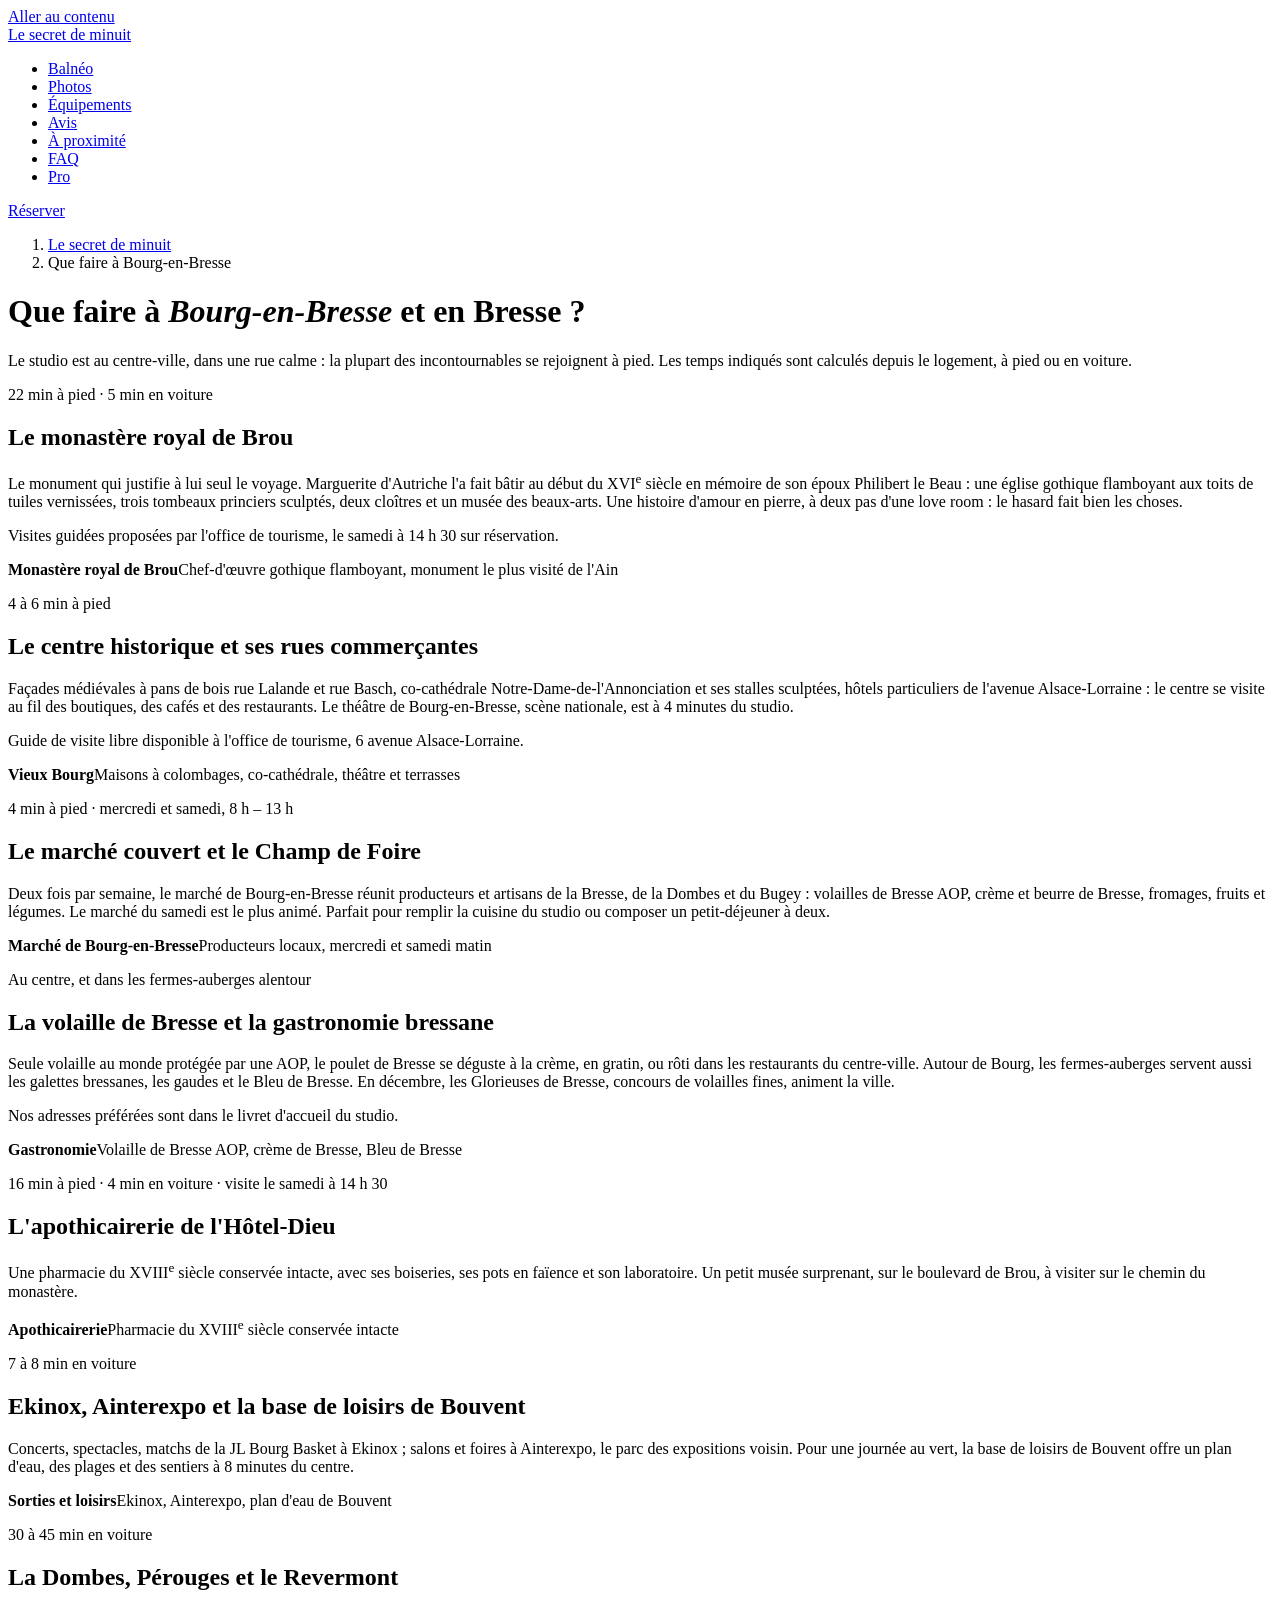
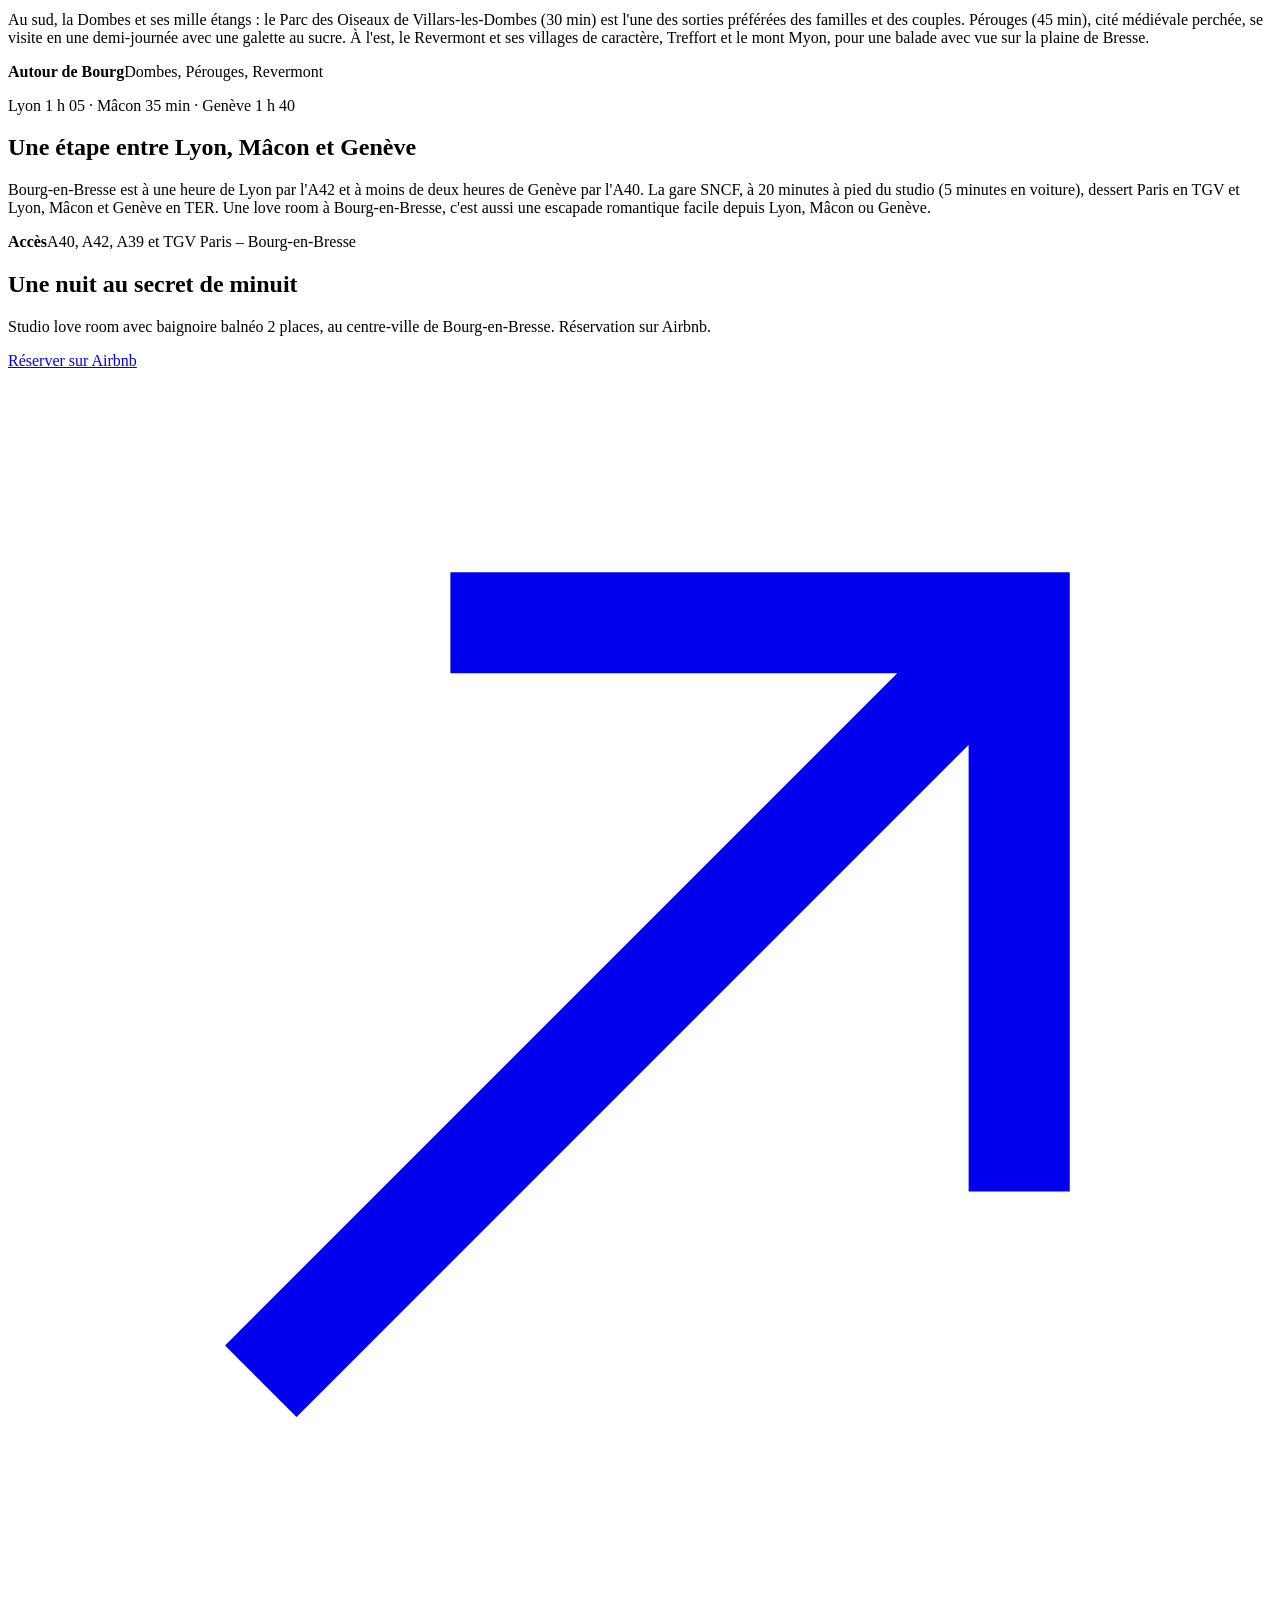
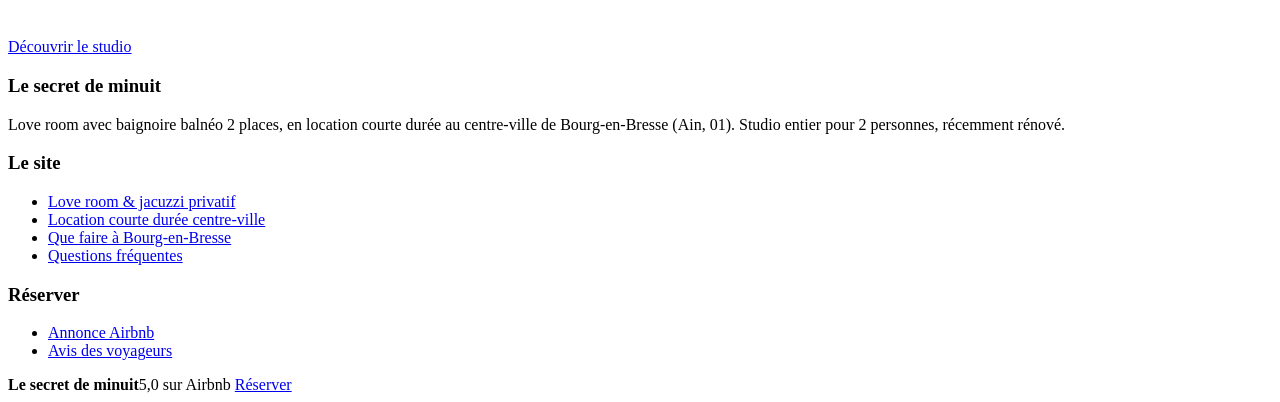
==== a-proximite-bourg-en-bresse.html @ c1d4dedd "Add files via upload" ====
<!DOCTYPE html>
<html lang="fr">
<head>
<meta charset="utf-8">
<meta name="viewport" content="width=device-width, initial-scale=1">
<title>Que faire à Bourg-en-Bresse ? À proximité du studio</title>
<meta name="description" content="Monastère de Brou, marché, théâtre, volaille de Bresse, Dombes, Pérouges : les incontournables de Bourg-en-Bresse avec les temps d'accès depuis le studio.">
<meta name="theme-color" content="#1B1320">
<link rel="canonical" href="https://tchoppal.github.io/le-secret-de-minuit/a-proximite-bourg-en-bresse.html">
<meta property="og:type" content="article">
<meta property="og:locale" content="fr_FR">
<meta property="og:site_name" content="Le secret de minuit">
<meta property="og:title" content="Que faire à Bourg-en-Bresse ? Les incontournables à proximité du studio">
<meta property="og:description" content="Monastère royal de Brou, marché, théâtre, gastronomie bressane, Dombes, Pérouges : notre guide avec les temps d'accès à pied et en voiture.">
<meta property="og:image" content="https://tchoppal.github.io/le-secret-de-minuit/img/og.jpg">
<meta property="og:url" content="https://tchoppal.github.io/le-secret-de-minuit/a-proximite-bourg-en-bresse.html">
<meta name="twitter:card" content="summary_large_image">
<link rel="icon" href="favicon.svg" type="image/svg+xml">
<link rel="preconnect" href="https://fonts.googleapis.com">
<link rel="preconnect" href="https://fonts.gstatic.com" crossorigin>
<link href="https://fonts.googleapis.com/css2?family=Bodoni+Moda:ital,opsz,wght@0,6..96,400..700;1,6..96,400..600&family=Instrument+Sans:wght@400;500;600&display=swap" rel="stylesheet">
<link rel="stylesheet" href="css/site.css">
<script type="application/ld+json">
{
  "@context": "https://schema.org",
  "@graph": [
    {
      "@type": "BreadcrumbList",
      "itemListElement": [
        {"@type": "ListItem", "position": 1, "name": "Le secret de minuit", "item": "https://tchoppal.github.io/le-secret-de-minuit/"},
        {"@type": "ListItem", "position": 2, "name": "Que faire à Bourg-en-Bresse", "item": "https://tchoppal.github.io/le-secret-de-minuit/a-proximite-bourg-en-bresse.html"}
      ]
    },
    {
      "@type": "Article",
      "headline": "Que faire à Bourg-en-Bresse ? Les incontournables à proximité du studio",
      "inLanguage": "fr-FR",
      "datePublished": "2026-11-11",
      "dateModified": "2026-11-11",
      "author": {"@type": "Organization", "name": "Le secret de minuit"},
      "publisher": {"@type": "Organization", "name": "Le secret de minuit"},
      "mainEntityOfPage": "https://tchoppal.github.io/le-secret-de-minuit/a-proximite-bourg-en-bresse.html",
      "isPartOf": {"@id": "https://tchoppal.github.io/le-secret-de-minuit/#site"},
      "about": [
        {"@type": "TouristAttraction", "name": "Monastère royal de Brou", "address": {"@type": "PostalAddress", "streetAddress": "63 boulevard de Brou", "addressLocality": "Bourg-en-Bresse", "postalCode": "01000", "addressCountry": "FR"}},
        {"@type": "TouristAttraction", "name": "Apothicairerie de l'Hôtel-Dieu", "address": {"@type": "PostalAddress", "streetAddress": "47 boulevard de Brou", "addressLocality": "Bourg-en-Bresse", "postalCode": "01000", "addressCountry": "FR"}},
        {"@type": "TouristAttraction", "name": "Parc des Oiseaux", "address": {"@type": "PostalAddress", "addressLocality": "Villars-les-Dombes", "postalCode": "01330", "addressCountry": "FR"}},
        {"@type": "TouristAttraction", "name": "Cité médiévale de Pérouges", "address": {"@type": "PostalAddress", "addressLocality": "Pérouges", "postalCode": "01800", "addressCountry": "FR"}}
      ]
    }
  ]
}
</script>
</head>
<body>
<a class="skip" href="#contenu">Aller au contenu</a>

<header class="nav toujours" id="nav">
  <div class="wrap">
    <a class="marque" href="./">Le secret de minuit</a>
    <nav aria-label="Navigation principale">
      <ul>
        <li><a href="./#balneo">Balnéo</a></li>
        <li><a href="./#photos">Photos</a></li>
        <li><a href="./#equipements">Équipements</a></li>
        <li><a href="./#avis">Avis</a></li>
        <li><a href="a-proximite-bourg-en-bresse.html" aria-current="page">À proximité</a></li>
        <li><a href="./#faq">FAQ</a></li>
        <li><a href="location-courte-duree-bourg-en-bresse.html">Pro</a></li>
      </ul>
    </nav>
    <a class="btn btn-or" href="https://www.airbnb.fr/rooms/1781745830203562337" target="_blank" rel="noopener">Réserver</a>
  </div>
</header>

<main id="contenu">
  <header class="tete-page">
    <div class="wrap">
      <ol class="fil" aria-label="Fil d'Ariane">
        <li><a href="./">Le secret de minuit</a></li>
        <li>Que faire à Bourg-en-Bresse</li>
      </ol>
      <h1>Que faire à <em>Bourg-en-Bresse</em> et en Bresse ?</h1>
      <p class="intro">Le studio est au centre-ville, dans une rue calme : la plupart des incontournables se rejoignent à pied. Les temps indiqués sont calculés depuis le logement, à pied ou en voiture.</p>
    </div>
  </header>

  <section class="bloc-serre guide">
    <div class="wrap">

      <article>
        <div class="texte">
          <p class="temps-ligne">22 min à pied · 5 min en voiture</p>
          <h2>Le monastère royal de Brou</h2>
          <p>Le monument qui justifie à lui seul le voyage. Marguerite d'Autriche l'a fait bâtir au début du XVI<sup>e</sup> siècle en mémoire de son époux Philibert le Beau : une église gothique flamboyant aux toits de tuiles vernissées, trois tombeaux princiers sculptés, deux cloîtres et un musée des beaux-arts. Une histoire d'amour en pierre, à deux pas d'une love room : le hasard fait bien les choses.</p>
          <p>Visites guidées proposées par l'office de tourisme, le samedi à 14 h 30 sur réservation.</p>
        </div>
        <div class="cadre"><div><strong>Monastère royal de Brou</strong>Chef-d'œuvre gothique flamboyant, monument le plus visité de l'Ain</div></div>
      </article>

      <article>
        <div class="texte">
          <p class="temps-ligne">4 à 6 min à pied</p>
          <h2>Le centre historique et ses rues commerçantes</h2>
          <p>Façades médiévales à pans de bois rue Lalande et rue Basch, co-cathédrale Notre-Dame-de-l'Annonciation et ses stalles sculptées, hôtels particuliers de l'avenue Alsace-Lorraine : le centre se visite au fil des boutiques, des cafés et des restaurants. Le théâtre de Bourg-en-Bresse, scène nationale, est à 4 minutes du studio.</p>
          <p>Guide de visite libre disponible à l'office de tourisme, 6 avenue Alsace-Lorraine.</p>
        </div>
        <div class="cadre"><div><strong>Vieux Bourg</strong>Maisons à colombages, co-cathédrale, théâtre et terrasses</div></div>
      </article>

      <article>
        <div class="texte">
          <p class="temps-ligne">4 min à pied · mercredi et samedi, 8 h – 13 h</p>
          <h2>Le marché couvert et le Champ de Foire</h2>
          <p>Deux fois par semaine, le marché de Bourg-en-Bresse réunit producteurs et artisans de la Bresse, de la Dombes et du Bugey : volailles de Bresse AOP, crème et beurre de Bresse, fromages, fruits et légumes. Le marché du samedi est le plus animé. Parfait pour remplir la cuisine du studio ou composer un petit-déjeuner à deux.</p>
        </div>
        <div class="cadre"><div><strong>Marché de Bourg-en-Bresse</strong>Producteurs locaux, mercredi et samedi matin</div></div>
      </article>

      <article>
        <div class="texte">
          <p class="temps-ligne">Au centre, et dans les fermes-auberges alentour</p>
          <h2>La volaille de Bresse et la gastronomie bressane</h2>
          <p>Seule volaille au monde protégée par une AOP, le poulet de Bresse se déguste à la crème, en gratin, ou rôti dans les restaurants du centre-ville. Autour de Bourg, les fermes-auberges servent aussi les galettes bressanes, les gaudes et le Bleu de Bresse. En décembre, les Glorieuses de Bresse, concours de volailles fines, animent la ville.</p>
          <p>Nos adresses préférées sont dans le livret d'accueil du studio.</p>
        </div>
        <div class="cadre"><div><strong>Gastronomie</strong>Volaille de Bresse AOP, crème de Bresse, Bleu de Bresse</div></div>
      </article>

      <article>
        <div class="texte">
          <p class="temps-ligne">16 min à pied · 4 min en voiture · visite le samedi à 14 h 30</p>
          <h2>L'apothicairerie de l'Hôtel-Dieu</h2>
          <p>Une pharmacie du XVIII<sup>e</sup> siècle conservée intacte, avec ses boiseries, ses pots en faïence et son laboratoire. Un petit musée surprenant, sur le boulevard de Brou, à visiter sur le chemin du monastère.</p>
        </div>
        <div class="cadre"><div><strong>Apothicairerie</strong>Pharmacie du XVIII<sup>e</sup> siècle conservée intacte</div></div>
      </article>

      <article>
        <div class="texte">
          <p class="temps-ligne">7 à 8 min en voiture</p>
          <h2>Ekinox, Ainterexpo et la base de loisirs de Bouvent</h2>
          <p>Concerts, spectacles, matchs de la JL Bourg Basket à Ekinox ; salons et foires à Ainterexpo, le parc des expositions voisin. Pour une journée au vert, la base de loisirs de Bouvent offre un plan d'eau, des plages et des sentiers à 8 minutes du centre.</p>
        </div>
        <div class="cadre"><div><strong>Sorties et loisirs</strong>Ekinox, Ainterexpo, plan d'eau de Bouvent</div></div>
      </article>

      <article>
        <div class="texte">
          <p class="temps-ligne">30 à 45 min en voiture</p>
          <h2>La Dombes, Pérouges et le Revermont</h2>
          <p>Au sud, la Dombes et ses mille étangs : le Parc des Oiseaux de Villars-les-Dombes (30 min) est l'une des sorties préférées des familles et des couples. Pérouges (45 min), cité médiévale perchée, se visite en une demi-journée avec une galette au sucre. À l'est, le Revermont et ses villages de caractère, Treffort et le mont Myon, pour une balade avec vue sur la plaine de Bresse.</p>
        </div>
        <div class="cadre"><div><strong>Autour de Bourg</strong>Dombes, Pérouges, Revermont</div></div>
      </article>

      <article>
        <div class="texte">
          <p class="temps-ligne">Lyon 1 h 05 · Mâcon 35 min · Genève 1 h 40</p>
          <h2>Une étape entre Lyon, Mâcon et Genève</h2>
          <p>Bourg-en-Bresse est à une heure de Lyon par l'A42 et à moins de deux heures de Genève par l'A40. La gare SNCF, à 20 minutes à pied du studio (5 minutes en voiture), dessert Paris en TGV et Lyon, Mâcon et Genève en TER. Une love room à Bourg-en-Bresse, c'est aussi une escapade romantique facile depuis Lyon, Mâcon ou Genève.</p>
        </div>
        <div class="cadre"><div><strong>Accès</strong>A40, A42, A39 et TGV Paris – Bourg-en-Bresse</div></div>
      </article>

    </div>
  </section>

  <section class="final" aria-labelledby="t-final">
    <div class="wrap">
      <h2 id="t-final">Une nuit au secret de minuit</h2>
      <p>Studio love room avec baignoire balnéo 2 places, au centre-ville de Bourg-en-Bresse. Réservation sur Airbnb.</p>
      <div class="actions">
        <a class="btn btn-or" href="https://www.airbnb.fr/rooms/1781745830203562337" target="_blank" rel="noopener">
          Réserver sur Airbnb
          <svg viewBox="0 0 20 20" fill="none" stroke="currentColor" stroke-width="1.6" aria-hidden="true"><path d="M7 4h9v9M16 4 4 16"/></svg>
        </a>
        <a class="btn btn-ligne" href="./">Découvrir le studio</a>
      </div>
    </div>
  </section>
</main>

<footer class="pied">
  <div class="wrap">
    <div>
      <h3>Le secret de minuit</h3>
      <p>Love room avec baignoire balnéo 2 places, en location courte durée au centre-ville de Bourg-en-Bresse (Ain, 01). Studio entier pour 2 personnes, récemment rénové.</p>
    </div>
    <div>
      <h3>Le site</h3>
      <ul>
        <li><a href="./">Love room &amp; jacuzzi privatif</a></li>
        <li><a href="location-courte-duree-bourg-en-bresse.html">Location courte durée centre-ville</a></li>
        <li><a href="a-proximite-bourg-en-bresse.html">Que faire à Bourg-en-Bresse</a></li>
        <li><a href="./#faq">Questions fréquentes</a></li>
      </ul>
    </div>
    <div>
      <h3>Réserver</h3>
      <ul>
        <li><a href="https://www.airbnb.fr/rooms/1781745830203562337" target="_blank" rel="noopener">Annonce Airbnb</a></li>
        <li><a href="https://www.airbnb.fr/rooms/1781745830203562337/reviews" target="_blank" rel="noopener">Avis des voyageurs</a></li>
      </ul>
    </div>
  </div>
</footer>

<div class="barre" id="barre" aria-hidden="true">
  <span><strong>Le secret de minuit</strong>5,0 sur Airbnb</span>
  <a class="btn btn-or" href="https://www.airbnb.fr/rooms/1781745830203562337" target="_blank" rel="noopener" tabindex="-1">Réserver</a>
</div>

<script src="js/site.js" defer></script>
</body>
</html>
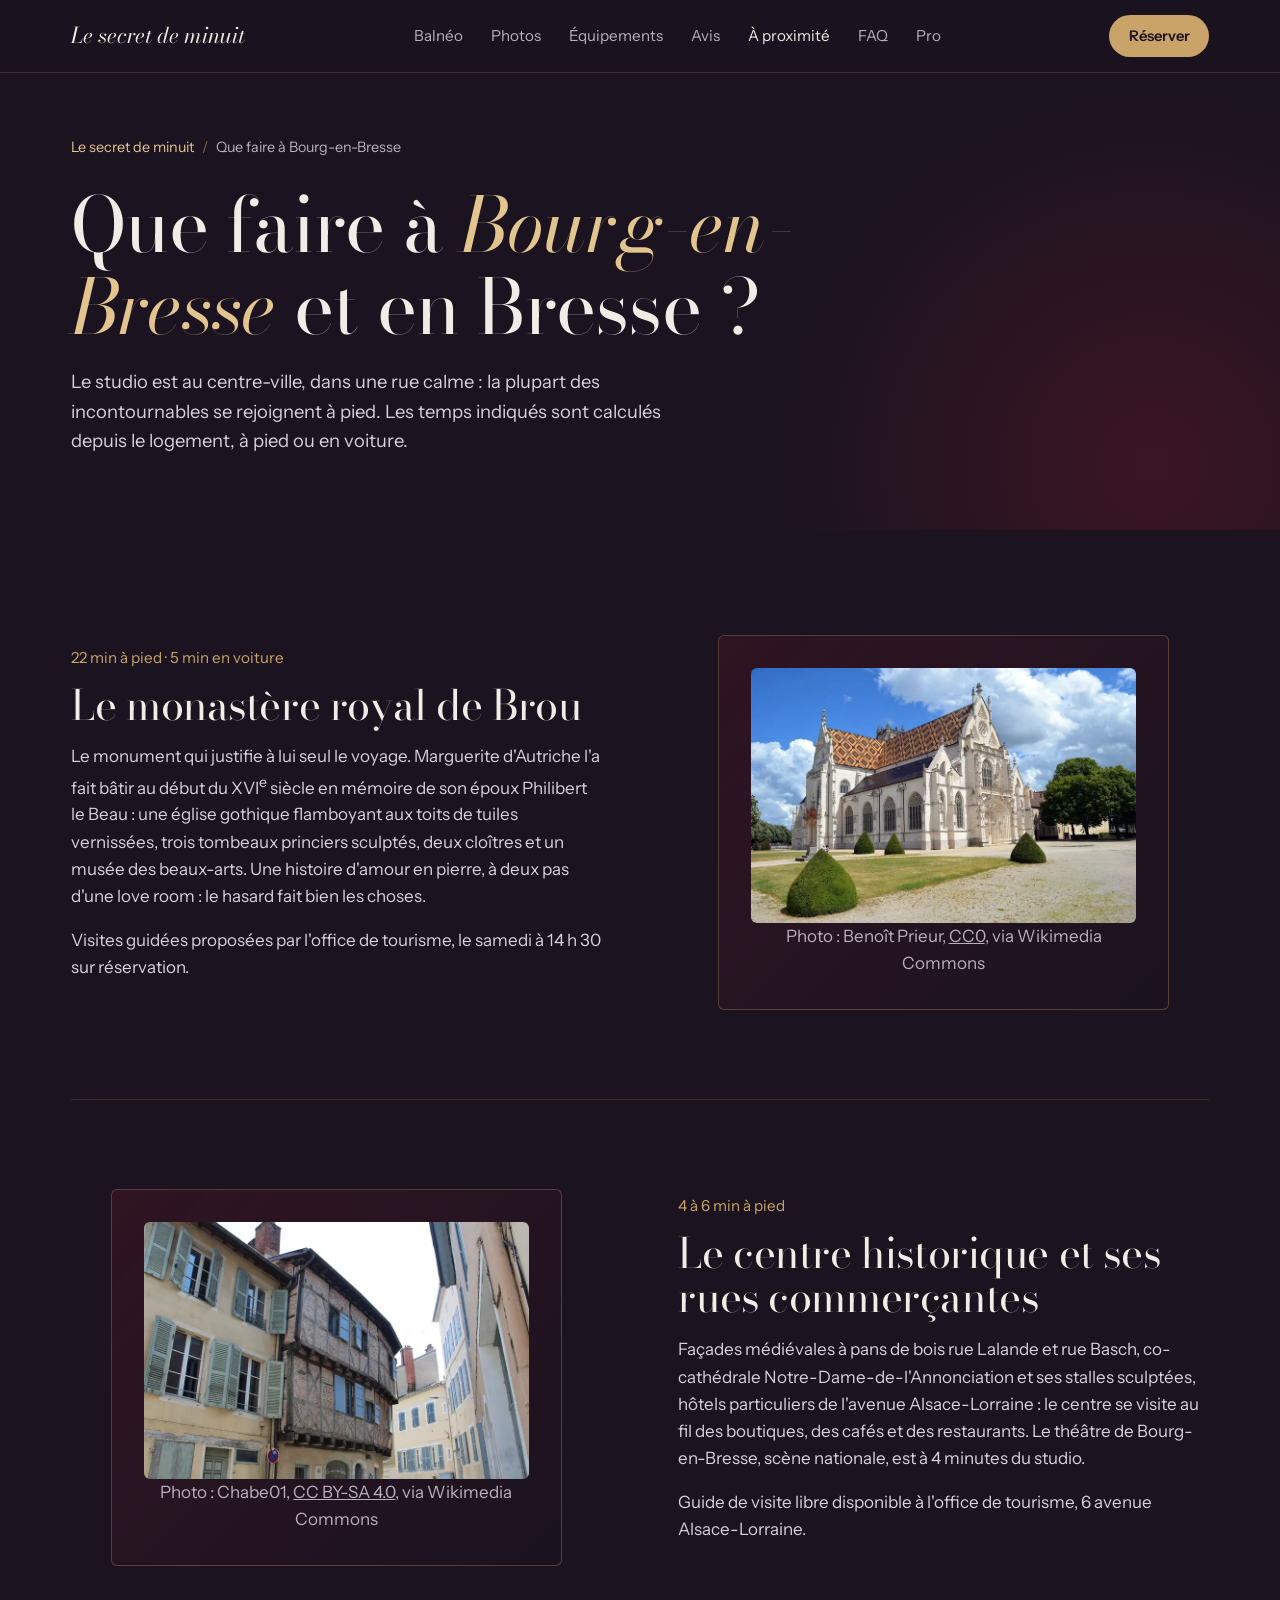
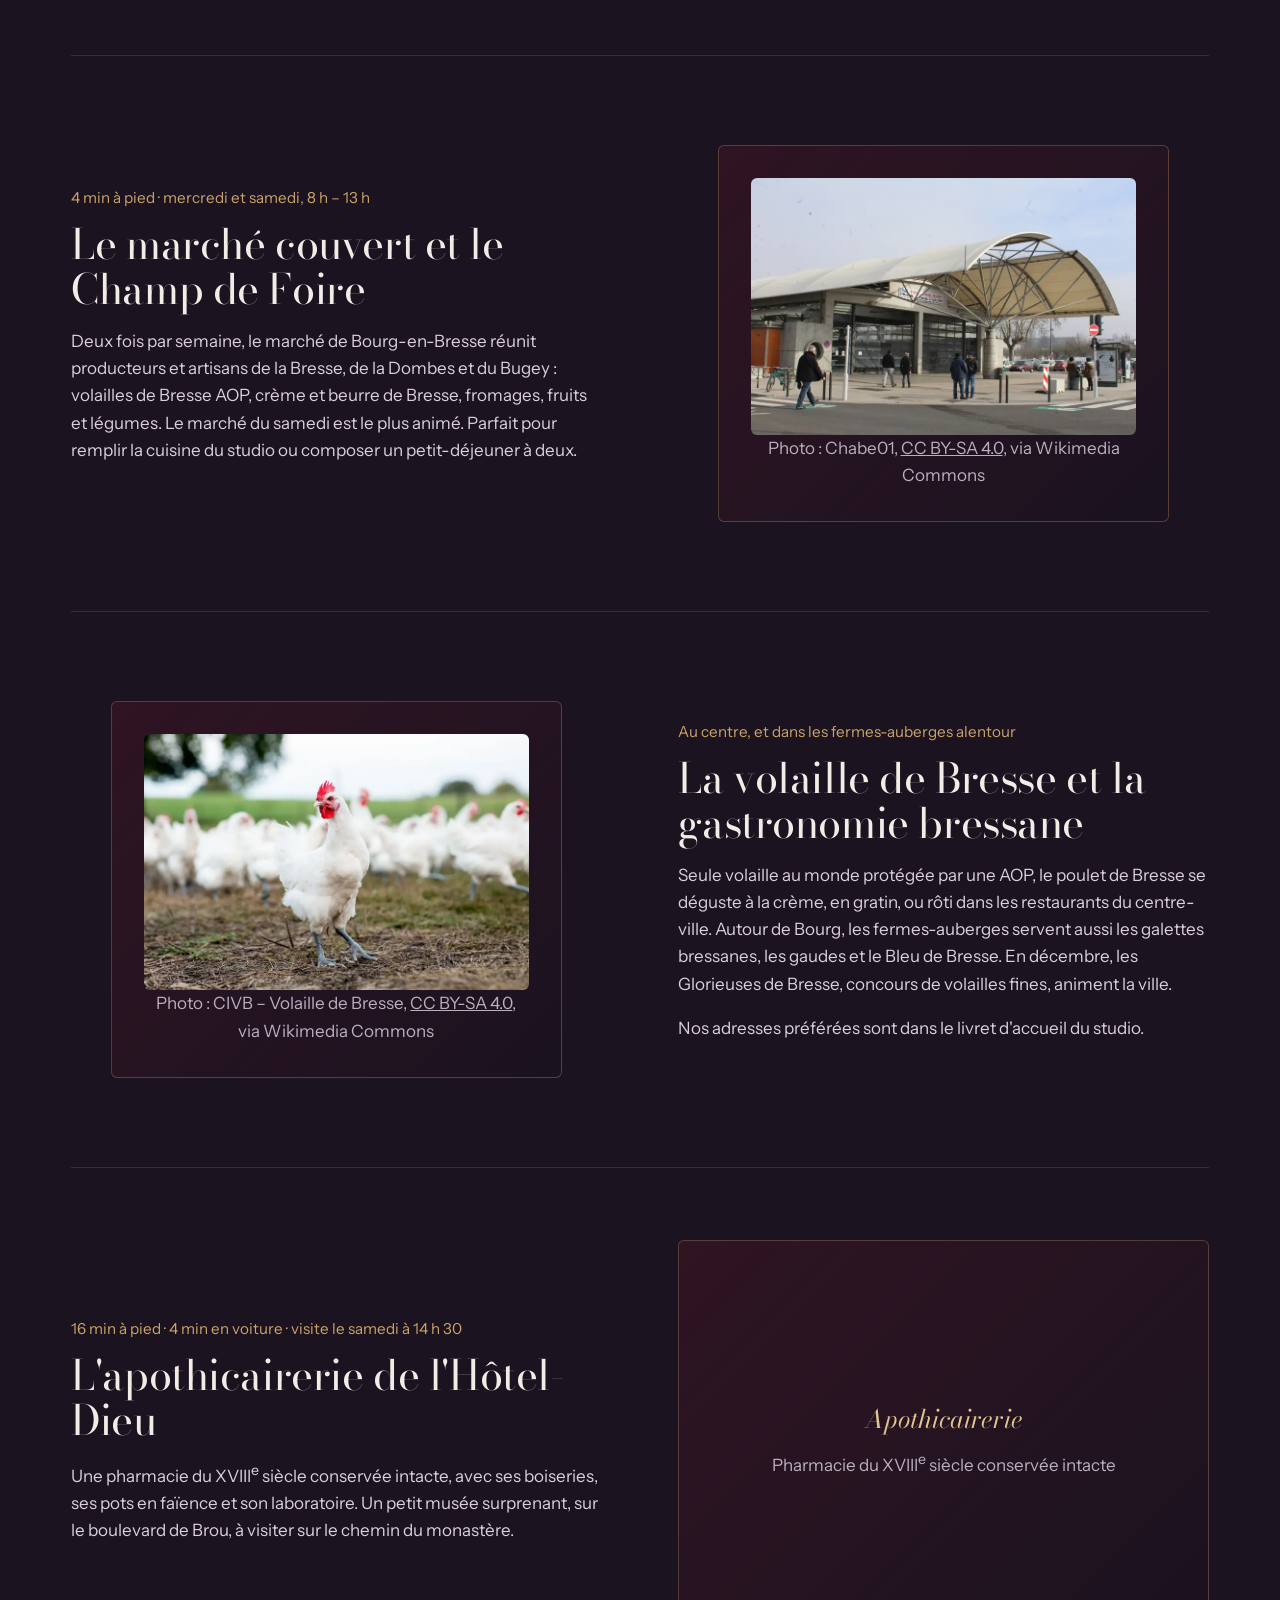
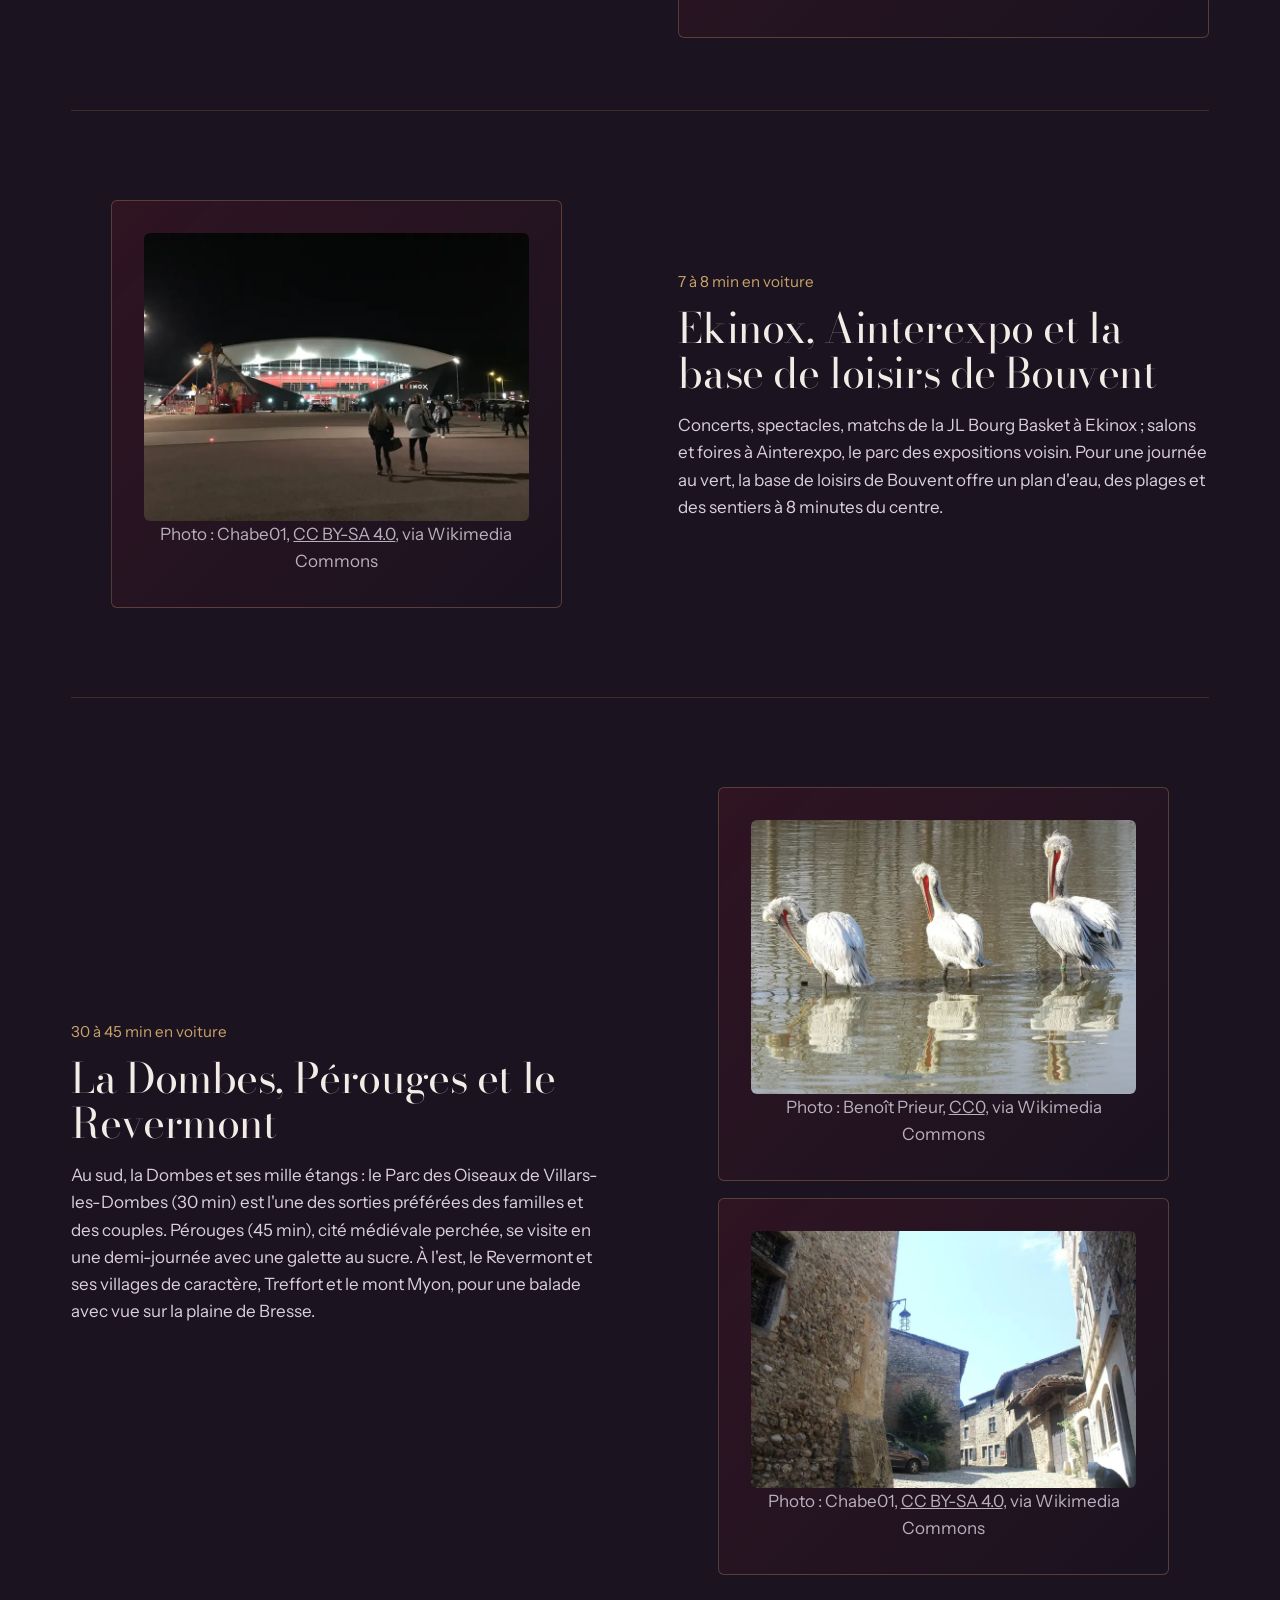
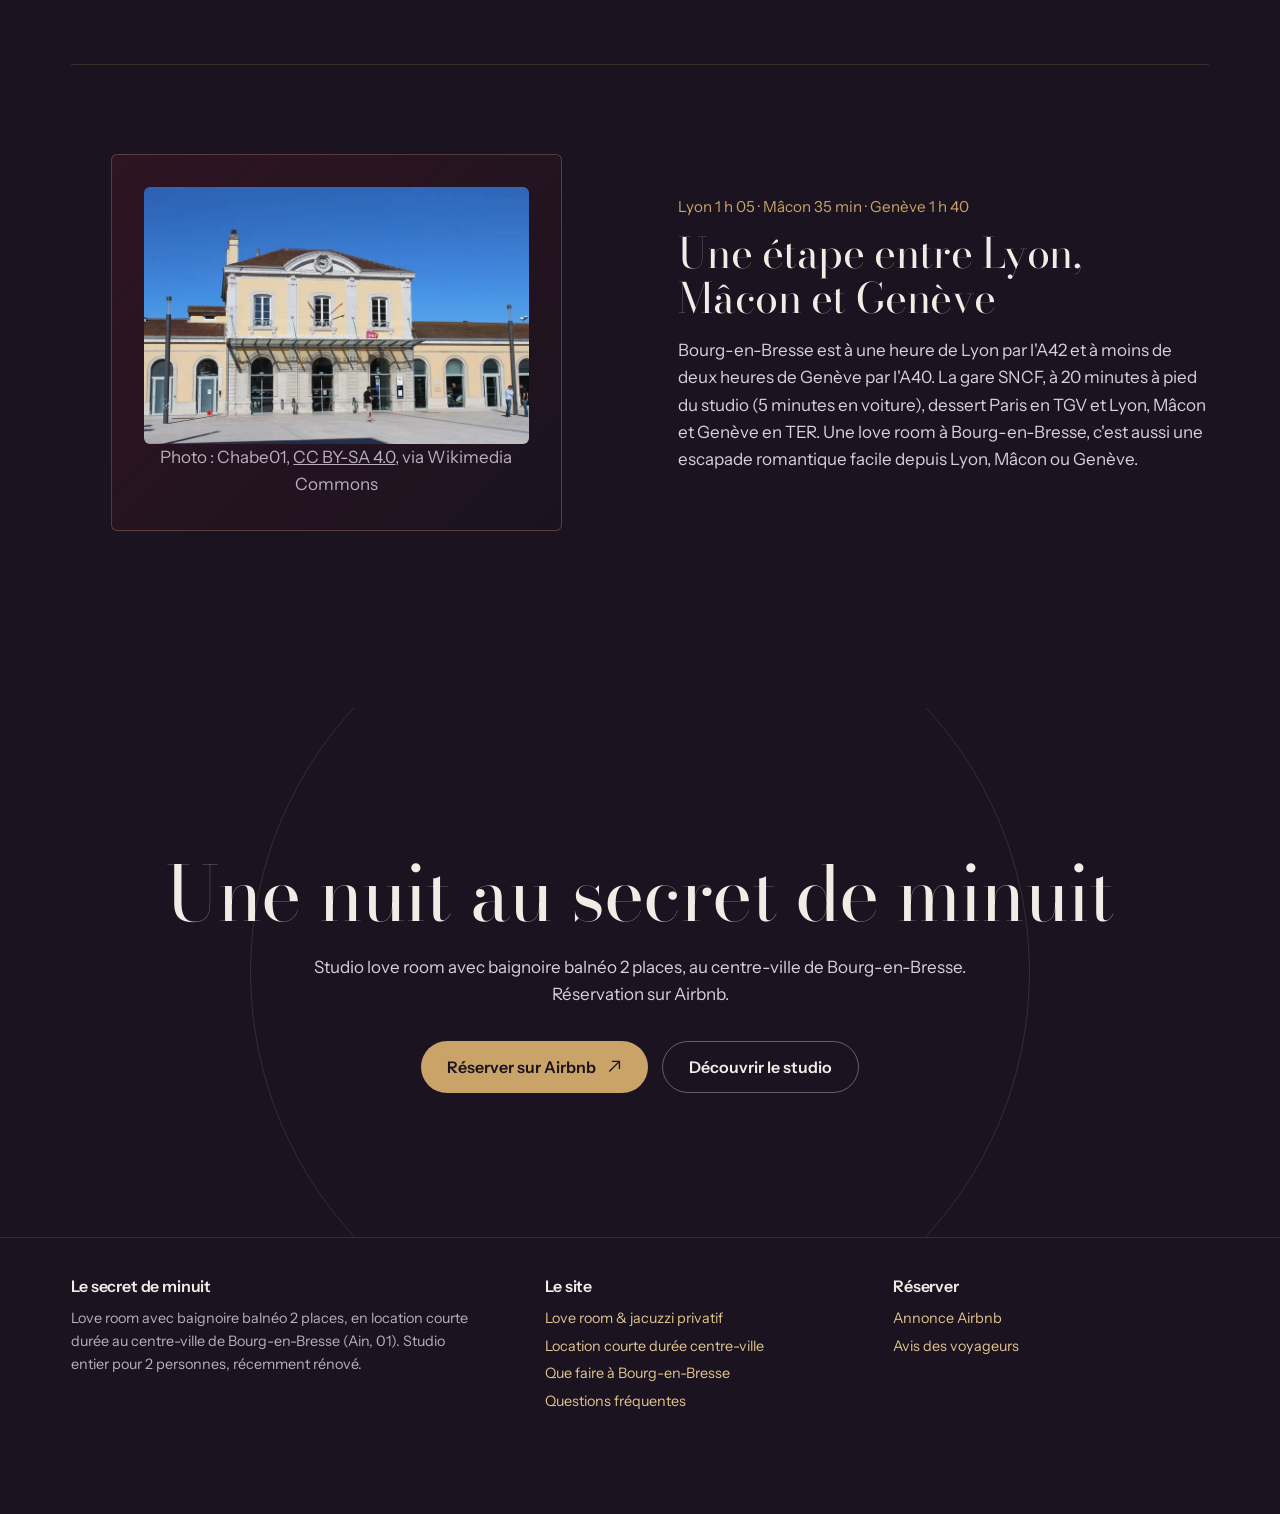
==== commit 187c1249: "Add files via upload" ====
--- a/a-proximite-bourg-en-bresse.html
+++ b/a-proximite-bourg-en-bresse.html
@@ -12,7 +12,7 @@
 <meta property="og:site_name" content="Le secret de minuit">
 <meta property="og:title" content="Que faire à Bourg-en-Bresse ? Les incontournables à proximité du studio">
 <meta property="og:description" content="Monastère royal de Brou, marché, théâtre, gastronomie bressane, Dombes, Pérouges : notre guide avec les temps d'accès à pied et en voiture.">
-<meta property="og:image" content="https://tchoppal.github.io/le-secret-de-minuit/img/og.jpg">
+<meta property="og:image" content="https://tchoppal.github.io/le-secret-de-minuit/img/ville-monastere-royal-de-brou-1200.webp">
 <meta property="og:url" content="https://tchoppal.github.io/le-secret-de-minuit/a-proximite-bourg-en-bresse.html">
 <meta name="twitter:card" content="summary_large_image">
 <link rel="icon" href="favicon.svg" type="image/svg+xml">
@@ -95,7 +95,7 @@
           <p>Le monument qui justifie à lui seul le voyage. Marguerite d'Autriche l'a fait bâtir au début du XVI<sup>e</sup> siècle en mémoire de son époux Philibert le Beau : une église gothique flamboyant aux toits de tuiles vernissées, trois tombeaux princiers sculptés, deux cloîtres et un musée des beaux-arts. Une histoire d'amour en pierre, à deux pas d'une love room : le hasard fait bien les choses.</p>
           <p>Visites guidées proposées par l'office de tourisme, le samedi à 14 h 30 sur réservation.</p>
         </div>
-        <div class="cadre"><div><strong>Monastère royal de Brou</strong>Chef-d'œuvre gothique flamboyant, monument le plus visité de l'Ain</div></div>
+        <figure class="cadre"><img src="img/ville-monastere-royal-de-brou-800.webp" srcset="img/ville-monastere-royal-de-brou-800.webp 800w, img/ville-monastere-royal-de-brou-1200.webp 1200w" sizes="(max-width: 900px) 90vw, 45vw" width="800" height="600" loading="lazy" alt="Église du monastère royal de Brou à Bourg-en-Bresse, façade gothique flamboyant et toit de tuiles vernissées"><figcaption>Photo : Benoît Prieur, <a href="https://creativecommons.org/publicdomain/zero/1.0/deed.fr" target="_blank" rel="noopener license">CC0</a>, via Wikimedia Commons</figcaption></figure>
       </article>
 
       <article>
@@ -105,7 +105,7 @@
           <p>Façades médiévales à pans de bois rue Lalande et rue Basch, co-cathédrale Notre-Dame-de-l'Annonciation et ses stalles sculptées, hôtels particuliers de l'avenue Alsace-Lorraine : le centre se visite au fil des boutiques, des cafés et des restaurants. Le théâtre de Bourg-en-Bresse, scène nationale, est à 4 minutes du studio.</p>
           <p>Guide de visite libre disponible à l'office de tourisme, 6 avenue Alsace-Lorraine.</p>
         </div>
-        <div class="cadre"><div><strong>Vieux Bourg</strong>Maisons à colombages, co-cathédrale, théâtre et terrasses</div></div>
+        <figure class="cadre"><img src="img/ville-vieux-bourg-maison-medievale-800.webp" srcset="img/ville-vieux-bourg-maison-medievale-800.webp 800w, img/ville-vieux-bourg-maison-medievale-1200.webp 1200w" sizes="(max-width: 900px) 90vw, 45vw" width="800" height="600" loading="lazy" alt="Maison médiévale à colombages rue Lalande, dans le centre historique de Bourg-en-Bresse"><figcaption>Photo : Chabe01, <a href="https://creativecommons.org/licenses/by-sa/4.0/deed.fr" target="_blank" rel="noopener license">CC BY-SA 4.0</a>, via Wikimedia Commons</figcaption></figure>
       </article>
 
       <article>
@@ -114,7 +114,7 @@
           <h2>Le marché couvert et le Champ de Foire</h2>
           <p>Deux fois par semaine, le marché de Bourg-en-Bresse réunit producteurs et artisans de la Bresse, de la Dombes et du Bugey : volailles de Bresse AOP, crème et beurre de Bresse, fromages, fruits et légumes. Le marché du samedi est le plus animé. Parfait pour remplir la cuisine du studio ou composer un petit-déjeuner à deux.</p>
         </div>
-        <div class="cadre"><div><strong>Marché de Bourg-en-Bresse</strong>Producteurs locaux, mercredi et samedi matin</div></div>
+        <figure class="cadre"><img src="img/ville-marche-couvert-800.webp" srcset="img/ville-marche-couvert-800.webp 800w, img/ville-marche-couvert-1200.webp 1200w" sizes="(max-width: 900px) 90vw, 45vw" width="800" height="600" loading="lazy" alt="Le marché couvert de Bourg-en-Bresse, place du Champ de Foire"><figcaption>Photo : Chabe01, <a href="https://creativecommons.org/licenses/by-sa/4.0/deed.fr" target="_blank" rel="noopener license">CC BY-SA 4.0</a>, via Wikimedia Commons</figcaption></figure>
       </article>
 
       <article>
@@ -124,7 +124,7 @@
           <p>Seule volaille au monde protégée par une AOP, le poulet de Bresse se déguste à la crème, en gratin, ou rôti dans les restaurants du centre-ville. Autour de Bourg, les fermes-auberges servent aussi les galettes bressanes, les gaudes et le Bleu de Bresse. En décembre, les Glorieuses de Bresse, concours de volailles fines, animent la ville.</p>
           <p>Nos adresses préférées sont dans le livret d'accueil du studio.</p>
         </div>
-        <div class="cadre"><div><strong>Gastronomie</strong>Volaille de Bresse AOP, crème de Bresse, Bleu de Bresse</div></div>
+        <figure class="cadre"><img src="img/ville-volaille-de-bresse-800.webp" srcset="img/ville-volaille-de-bresse-800.webp 800w, img/ville-volaille-de-bresse-1200.webp 1200w" sizes="(max-width: 900px) 90vw, 45vw" width="800" height="600" loading="lazy" alt="Volailles de Bresse en plein air, plumage blanc, crête rouge et pattes bleues"><figcaption>Photo : CIVB – Volaille de Bresse, <a href="https://creativecommons.org/licenses/by-sa/4.0/deed.fr" target="_blank" rel="noopener license">CC BY-SA 4.0</a>, via Wikimedia Commons</figcaption></figure>
       </article>
 
       <article>
@@ -142,7 +142,7 @@
           <h2>Ekinox, Ainterexpo et la base de loisirs de Bouvent</h2>
           <p>Concerts, spectacles, matchs de la JL Bourg Basket à Ekinox ; salons et foires à Ainterexpo, le parc des expositions voisin. Pour une journée au vert, la base de loisirs de Bouvent offre un plan d'eau, des plages et des sentiers à 8 minutes du centre.</p>
         </div>
-        <div class="cadre"><div><strong>Sorties et loisirs</strong>Ekinox, Ainterexpo, plan d'eau de Bouvent</div></div>
+        <figure class="cadre"><img src="img/ville-ekinox-800.webp" srcset="img/ville-ekinox-800.webp 800w, img/ville-ekinox-1200.webp 1200w" sizes="(max-width: 900px) 90vw, 45vw" width="800" height="600" loading="lazy" alt="La salle Ekinox de Bourg-en-Bresse illuminée de nuit, un soir d'événement"><figcaption>Photo : Chabe01, <a href="https://creativecommons.org/licenses/by-sa/4.0/deed.fr" target="_blank" rel="noopener license">CC BY-SA 4.0</a>, via Wikimedia Commons</figcaption></figure>
       </article>
 
       <article>
@@ -151,7 +151,7 @@
           <h2>La Dombes, Pérouges et le Revermont</h2>
           <p>Au sud, la Dombes et ses mille étangs : le Parc des Oiseaux de Villars-les-Dombes (30 min) est l'une des sorties préférées des familles et des couples. Pérouges (45 min), cité médiévale perchée, se visite en une demi-journée avec une galette au sucre. À l'est, le Revermont et ses villages de caractère, Treffort et le mont Myon, pour une balade avec vue sur la plaine de Bresse.</p>
         </div>
-        <div class="cadre"><div><strong>Autour de Bourg</strong>Dombes, Pérouges, Revermont</div></div>
+        <div class="double"><figure class="cadre"><img src="img/ville-parc-des-oiseaux-dombes-800.webp" srcset="img/ville-parc-des-oiseaux-dombes-800.webp 800w, img/ville-parc-des-oiseaux-dombes-1200.webp 1200w" sizes="(max-width: 900px) 90vw, 45vw" width="800" height="600" loading="lazy" alt="Pélicans frisés au Parc des Oiseaux de Villars-les-Dombes"><figcaption>Photo : Benoît Prieur, <a href="https://creativecommons.org/publicdomain/zero/1.0/deed.fr" target="_blank" rel="noopener license">CC0</a>, via Wikimedia Commons</figcaption></figure><figure class="cadre"><img src="img/ville-perouges-800.webp" srcset="img/ville-perouges-800.webp 800w, img/ville-perouges-1200.webp 1200w" sizes="(max-width: 900px) 90vw, 45vw" width="800" height="600" loading="lazy" alt="Rue des Rondes dans la cité médiévale de Pérouges"><figcaption>Photo : Chabe01, <a href="https://creativecommons.org/licenses/by-sa/4.0/deed.fr" target="_blank" rel="noopener license">CC BY-SA 4.0</a>, via Wikimedia Commons</figcaption></figure></div>
       </article>
 
       <article>
@@ -160,7 +160,7 @@
           <h2>Une étape entre Lyon, Mâcon et Genève</h2>
           <p>Bourg-en-Bresse est à une heure de Lyon par l'A42 et à moins de deux heures de Genève par l'A40. La gare SNCF, à 20 minutes à pied du studio (5 minutes en voiture), dessert Paris en TGV et Lyon, Mâcon et Genève en TER. Une love room à Bourg-en-Bresse, c'est aussi une escapade romantique facile depuis Lyon, Mâcon ou Genève.</p>
         </div>
-        <div class="cadre"><div><strong>Accès</strong>A40, A42, A39 et TGV Paris – Bourg-en-Bresse</div></div>
+        <figure class="cadre"><img src="img/ville-gare-bourg-en-bresse-800.webp" srcset="img/ville-gare-bourg-en-bresse-800.webp 800w, img/ville-gare-bourg-en-bresse-1200.webp 1200w" sizes="(max-width: 900px) 90vw, 45vw" width="800" height="600" loading="lazy" alt="Façade de la gare SNCF de Bourg-en-Bresse"><figcaption>Photo : Chabe01, <a href="https://creativecommons.org/licenses/by-sa/4.0/deed.fr" target="_blank" rel="noopener license">CC BY-SA 4.0</a>, via Wikimedia Commons</figcaption></figure>
       </article>
 
     </div>
--- a/css/site.css
+++ b/css/site.css
@@ -0,0 +1,284 @@
+:root{
+  --nuit:#1B1320;
+  --nuit-2:#251A2C;
+  --velours:#8E1B2C;
+  --veine:#C9A367;
+  --veine-clair:#E2C48F;
+  --marbre:#F1ECE6;
+  --encre:#2A2230;
+  --gris:#B9AFBF;
+  --display:"Bodoni Moda","Didot",Georgia,serif;
+  --texte:"Instrument Sans",system-ui,-apple-system,"Segoe UI",sans-serif;
+  --mesure:62ch;
+  --pad:clamp(1.25rem,4vw,3.5rem);
+}
+*,*::before,*::after{box-sizing:border-box}
+html{scroll-behavior:smooth;-webkit-text-size-adjust:100%}
+body{margin:0;background:var(--nuit);color:var(--marbre);font-family:var(--texte);font-size:1.0625rem;line-height:1.6;-webkit-font-smoothing:antialiased}
+img{display:block;max-width:100%;height:auto}
+a{color:inherit}
+:focus-visible{outline:2px solid var(--veine-clair);outline-offset:3px;border-radius:2px}
+.wrap{width:min(1240px,100%);margin-inline:auto;padding-inline:var(--pad)}
+h1,h2,h3{font-family:var(--display);font-weight:400;line-height:1.08;margin:0;letter-spacing:-.01em}
+h2{font-size:clamp(2rem,4.2vw,3.25rem)}
+h3{font-size:1.375rem;font-style:italic}
+p{margin:0 0 1em;max-width:var(--mesure)}
+.nw{white-space:nowrap}
+.skip{position:absolute;left:-999px}
+.skip:focus{left:1rem;top:1rem;background:var(--veine);color:var(--nuit);padding:.5rem 1rem;z-index:99}
+
+/* Boutons */
+.btn{display:inline-flex;align-items:center;justify-content:center;gap:.6em;min-height:3.25rem;padding:.9rem 1.6rem;border-radius:999px;font:600 1rem/1 var(--texte);text-decoration:none;transition:background-color .2s,color .2s,border-color .2s}
+.btn-or{background:var(--veine);color:var(--nuit)}
+.btn-or:hover{background:var(--veine-clair)}
+.btn-ligne{border:1px solid rgba(241,236,230,.35);color:var(--marbre)}
+.btn-ligne:hover{border-color:var(--veine);color:var(--veine-clair)}
+.btn svg{width:1.05em;height:1.05em;flex:none}
+.actions{display:flex;flex-wrap:wrap;gap:.9rem;align-items:center}
+
+/* Navigation */
+.nav{position:fixed;inset:0 0 auto;z-index:20;transition:background-color .3s,box-shadow .3s}
+.nav.solide,.nav.toujours{background:rgba(27,19,32,.92);backdrop-filter:blur(10px);-webkit-backdrop-filter:blur(10px);box-shadow:0 1px 0 rgba(201,163,103,.18)}
+.nav .wrap{display:flex;align-items:center;justify-content:space-between;height:4.5rem;gap:1.5rem}
+.marque{font-family:var(--display);font-style:italic;font-size:1.35rem;text-decoration:none;white-space:nowrap}
+.nav ul{display:flex;gap:1.75rem;list-style:none;margin:0 0 0 auto;padding:0}
+.nav ul a{text-decoration:none;font-size:.95rem;color:var(--gris)}
+.nav ul a:hover,.nav ul a[aria-current]{color:var(--marbre)}
+.nav .btn{min-height:2.6rem;padding:.6rem 1.2rem;font-size:.92rem}
+
+/* Hero accueil */
+.hero{min-height:100svh;display:grid;align-items:center;padding:7rem 0 4rem;position:relative;overflow:hidden}
+.hero::before{content:"";position:absolute;inset:auto -20% -40% auto;width:70vw;height:70vw;background:radial-gradient(closest-side,rgba(142,27,44,.35),transparent);pointer-events:none}
+.hero .wrap{display:grid;grid-template-columns:1.05fr .95fr;gap:clamp(2rem,6vw,6rem);align-items:center;position:relative}
+.lieu{color:var(--veine);font-size:1rem;margin-bottom:1.5rem}
+.hero h1{font-size:clamp(3rem,7.2vw,6.6rem);line-height:.95;margin-bottom:2rem}
+.hero h1 span{display:block;white-space:nowrap}
+.hero h1 span:last-child{font-style:italic;padding-left:.55em;color:var(--veine-clair)}
+.hero p.intro{font-size:1.15rem;color:#D9D0DC;max-width:34rem;margin-bottom:2.25rem}
+.note{display:flex;align-items:center;gap:.6rem;margin-top:2.25rem;color:var(--gris);font-size:.95rem}
+.note strong{color:var(--marbre);font-weight:600}
+.etoiles{color:var(--veine);letter-spacing:.12em}
+.arche{position:relative;aspect-ratio:3/4;border-radius:999px 999px 6px 6px;overflow:hidden;box-shadow:0 0 0 1px rgba(201,163,103,.45),0 0 0 14px var(--nuit),0 0 0 15px rgba(201,163,103,.25);max-height:78svh;justify-self:end;width:100%;max-width:520px}
+.arche img{width:100%;height:100%;object-fit:cover;object-position:50% 40%}
+.arche figcaption{position:absolute;left:50%;bottom:1.25rem;transform:translateX(-50%);background:rgba(27,19,32,.78);backdrop-filter:blur(6px);-webkit-backdrop-filter:blur(6px);padding:.45rem 1rem;border-radius:999px;font-size:.85rem;white-space:nowrap}
+@media (prefers-reduced-motion:no-preference){
+  .arche img{animation:devoile 1.6s cubic-bezier(.7,0,.2,1) .15s both}
+  .hero-texte>*{animation:monte .9s ease-out both}
+  .hero-texte>*:nth-child(2){animation-delay:.25s}
+  .hero-texte>*:nth-child(3){animation-delay:.45s}
+  .hero-texte>*:nth-child(4){animation-delay:.6s}
+  .hero-texte>*:nth-child(5){animation-delay:.75s}
+}
+@keyframes devoile{from{clip-path:inset(100% 0 0 0);transform:scale(1.12)}to{clip-path:inset(0 0 0 0);transform:scale(1)}}
+@keyframes monte{from{opacity:0;transform:translateY(14px)}to{opacity:1;transform:none}}
+
+/* En-tête des pages intérieures */
+.tete-page{padding:8.5rem 0 3.5rem;position:relative;overflow:hidden}
+.tete-page::before{content:"";position:absolute;inset:auto -20% -60% auto;width:60vw;height:60vw;background:radial-gradient(closest-side,rgba(142,27,44,.28),transparent);pointer-events:none}
+.tete-page .wrap{position:relative}
+.tete-page h1{font-size:clamp(2.6rem,6vw,4.75rem);max-width:16ch;margin-bottom:1.25rem}
+.tete-page h1 em{font-style:italic;color:var(--veine-clair)}
+.tete-page p.intro{font-size:1.15rem;color:#D9D0DC;max-width:38rem}
+.fil{list-style:none;margin:0 0 1.5rem;padding:0;display:flex;flex-wrap:wrap;gap:.5rem;font-size:.9rem;color:var(--gris)}
+.fil li+li::before{content:"/";margin-right:.5rem;color:rgba(201,163,103,.6)}
+.fil a{color:var(--veine-clair);text-decoration:none}
+.fil a:hover{text-decoration:underline}
+
+/* Points clés */
+.cles{border-block:1px solid rgba(201,163,103,.22);background:var(--nuit-2)}
+.cles dl{display:grid;grid-template-columns:repeat(6,1fr);margin:0;padding:0}
+.cles div{padding:1.6rem 1rem;text-align:center;border-left:1px solid rgba(201,163,103,.14)}
+.cles div:first-child{border-left:0}
+.cles dt{font-family:var(--display);font-size:1.3rem;color:var(--marbre)}
+.cles dd{margin:.25rem 0 0;color:var(--gris);font-size:.9rem}
+
+/* Sections */
+section{scroll-margin-top:4.5rem}
+.bloc{padding:clamp(4.5rem,10vw,8rem) 0}
+.bloc-serre{padding:clamp(3rem,7vw,5.5rem) 0}
+.deux{display:grid;grid-template-columns:1fr 1fr;gap:clamp(2rem,6vw,6rem);align-items:center}
+.deux h2{margin-bottom:1.5rem}
+.deux p{color:#D9D0DC}
+.deux figure{margin:0;border-radius:6px;overflow:hidden}
+.deux figure img{aspect-ratio:4/5;object-fit:cover;width:100%}
+.deux figure.paysage img{aspect-ratio:4/3}
+.ideal{display:flex;flex-wrap:wrap;gap:.6rem;list-style:none;padding:0;margin:1.75rem 0 0}
+.ideal li{border:1px solid rgba(201,163,103,.4);color:var(--veine-clair);border-radius:999px;padding:.4rem 1rem;font-size:.92rem}
+.lien{display:inline-block;margin-top:1.25rem;color:var(--veine-clair);text-underline-offset:4px}
+.chapo{color:var(--gris);margin-bottom:2.5rem}
+
+/* Galerie */
+.galerie h2{margin-bottom:.75rem}
+.mosaique{display:grid;grid-template-columns:repeat(12,1fr);grid-auto-rows:clamp(110px,14vw,190px);gap:.75rem}
+.mosaique button{all:unset;display:block;cursor:zoom-in;position:relative;overflow:hidden;border-radius:4px;background:var(--nuit-2)}
+.mosaique button:focus-visible{outline:2px solid var(--veine-clair);outline-offset:3px}
+.mosaique img{width:100%;height:100%;object-fit:cover;transition:transform .6s ease}
+.mosaique button:hover img{transform:scale(1.035)}
+.mosaique .m1{grid-column:1/8;grid-row:1/span 4}
+.mosaique .m2{grid-column:8/13;grid-row:1/span 2}
+.mosaique .m3{grid-column:8/13;grid-row:3/span 2}
+.mosaique .m4{grid-column:1/4;grid-row:5/span 2}
+.mosaique .m5{grid-column:4/7;grid-row:5/span 2}
+.mosaique .m6{grid-column:7/10;grid-row:5/span 2}
+.mosaique .m7{grid-column:10/13;grid-row:5/span 2}
+.mosaique .m8{grid-column:1/5;grid-row:7/span 2}
+.mosaique .m9{grid-column:5/9;grid-row:7/span 2}
+.mosaique .m10{grid-column:9/13;grid-row:7/span 2}
+.galerie .actions{margin-top:2.5rem}
+
+/* Balnéo */
+.balneo{background:linear-gradient(180deg,var(--nuit) 0%,#2A1420 50%,var(--nuit) 100%)}
+.balneo .deux{align-items:stretch}
+.balneo figure img{aspect-ratio:3/4;height:100%}
+.balneo h2{max-width:14ch}
+.atouts{list-style:none;margin:1.75rem 0 0;padding:0;display:grid;gap:1rem}
+.atouts li{padding-left:1.4rem;position:relative;color:#E4DCE6}
+.atouts li::before{content:"";position:absolute;left:0;top:.75em;width:.6rem;height:1px;background:var(--veine)}
+.atouts strong{color:var(--marbre);font-weight:600}
+
+/* Équipements, section claire */
+.equip{background:var(--marbre);color:var(--encre)}
+.equip h2{margin-bottom:.75rem}
+.equip .chapo{color:#5D5363}
+.equip .grille{display:grid;grid-template-columns:repeat(auto-fit,minmax(180px,1fr));gap:2.5rem}
+.equip h3{color:var(--velours);margin-bottom:.9rem;padding-bottom:.6rem;border-bottom:1px solid rgba(142,27,44,.25)}
+.equip ul{list-style:none;margin:0;padding:0}
+.equip li{padding:.32rem 0 .32rem 1.25rem;position:relative;font-size:1rem}
+.equip li::before{content:"";position:absolute;left:0;top:.95em;width:.45rem;height:1px;background:var(--veine)}
+.equip p{color:#5D5363}
+.equip .services{margin-top:3rem;padding-top:2.5rem;border-top:1px solid rgba(142,27,44,.2);display:grid;grid-template-columns:1fr 1.4fr;gap:2rem 4rem;align-items:start}
+.equip .services h3{border:0;padding:0;margin:0;font-size:1.6rem}
+
+/* Avis */
+.avis .tete{display:grid;grid-template-columns:auto 1fr;gap:clamp(2rem,6vw,5rem);align-items:end;margin-bottom:3.5rem}
+.score{font-family:var(--display);font-size:clamp(5rem,12vw,9rem);line-height:.8;color:var(--veine-clair)}
+.score small{display:block;font-family:var(--texte);font-size:1rem;color:var(--gris);margin-top:1rem;line-height:1.4}
+.criteres{display:grid;grid-template-columns:repeat(3,1fr);gap:1rem 2rem;margin:0}
+.criteres div{display:flex;justify-content:space-between;border-bottom:1px solid rgba(201,163,103,.2);padding-bottom:.5rem}
+.criteres dt{color:var(--gris)}
+.criteres dd{margin:0;font-weight:600}
+.citations{display:grid;grid-template-columns:repeat(3,1fr);gap:clamp(1.5rem,3vw,3rem)}
+blockquote{margin:0;padding-top:1.5rem;border-top:1px solid var(--veine)}
+blockquote p{font-family:var(--display);font-style:italic;font-size:1.35rem;line-height:1.35;margin-bottom:1rem}
+blockquote footer{color:var(--gris);font-size:.92rem}
+
+/* À proximité */
+.proximite{background:var(--nuit-2)}
+.proximite .intro-prox{display:grid;grid-template-columns:1fr 1fr;gap:clamp(2rem,6vw,5rem);align-items:start;margin-bottom:3rem}
+.proximite h2{margin-bottom:1.25rem}
+.proximite p{color:#D9D0DC}
+.pratique{display:grid;grid-template-columns:1fr 1fr;gap:1.25rem 2rem;margin:2rem 0 0}
+.pratique dt{color:var(--veine);font-size:.92rem}
+.pratique dd{margin:.15rem 0 0}
+.carte{border-radius:6px;overflow:hidden;aspect-ratio:4/3;border:1px solid rgba(201,163,103,.25);background:var(--nuit)}
+.carte iframe{width:100%;height:100%;border:0;filter:grayscale(.35) contrast(1.05)}
+.temps{display:grid;grid-template-columns:repeat(auto-fit,minmax(280px,1fr));gap:2.5rem 3rem}
+.temps h3{color:var(--veine-clair);margin-bottom:1rem;padding-bottom:.6rem;border-bottom:1px solid rgba(201,163,103,.25)}
+.temps ul{list-style:none;margin:0;padding:0}
+.temps li{display:flex;justify-content:space-between;gap:1rem;padding:.55rem 0;border-bottom:1px solid rgba(201,163,103,.1);font-size:1rem}
+.temps li span:last-child{color:var(--gris);white-space:nowrap;font-variant-numeric:tabular-nums}
+.temps li small{display:block;color:var(--gris);font-size:.85rem}
+
+/* Guide (page à proximité) */
+.guide article{display:grid;grid-template-columns:1fr 1fr;gap:clamp(2rem,6vw,5rem);align-items:center;padding:clamp(2.5rem,6vw,4.5rem) 0;border-top:1px solid rgba(201,163,103,.18)}
+.guide article:first-of-type{border-top:0;padding-top:0}
+.guide article:nth-of-type(even) .texte{order:2}
+.guide h2{font-size:clamp(1.8rem,3.4vw,2.6rem);margin-bottom:1rem}
+.guide p{color:#D9D0DC}
+.guide .temps-ligne{color:var(--veine);font-size:.95rem;margin-bottom:.75rem}
+.guide .cadre{border:1px solid rgba(201,163,103,.3);border-radius:6px;aspect-ratio:4/3;display:grid;place-items:center;text-align:center;padding:2rem;color:var(--gris);background:linear-gradient(135deg,rgba(142,27,44,.18),transparent)}
+.guide .cadre strong{font-family:var(--display);font-style:italic;font-weight:400;font-size:1.6rem;color:var(--veine-clair);display:block;margin-bottom:.5rem}
+.guide .cadre img{width:100%;height:100%;object-fit:cover;border-radius:6px}
+
+/* FAQ */
+.faq{background:var(--marbre);color:var(--encre)}
+.faq h2{margin-bottom:.75rem}
+.faq .chapo{color:#5D5363}
+.faq .liste{max-width:52rem}
+.faq details{border-top:1px solid rgba(142,27,44,.25)}
+.faq details:last-child{border-bottom:1px solid rgba(142,27,44,.25)}
+.faq summary{cursor:pointer;list-style:none;display:flex;justify-content:space-between;gap:1.5rem;align-items:center;padding:1.15rem 0;font-family:var(--display);font-size:1.25rem;line-height:1.3}
+.faq summary::-webkit-details-marker{display:none}
+.faq summary::after{content:"+";flex:none;width:1.6rem;height:1.6rem;border:1px solid var(--velours);border-radius:50%;display:grid;place-items:center;color:var(--velours);font-family:var(--texte);font-size:1.1rem;transition:transform .25s}
+.faq details[open] summary::after{transform:rotate(45deg)}
+.faq details p{color:#3E3444;padding-bottom:1.25rem;max-width:60ch}
+.faq details a{color:var(--velours)}
+
+/* Appel final */
+.final{text-align:center;padding:clamp(5rem,12vw,9rem) 0;position:relative;overflow:hidden}
+.final::before{content:"";position:absolute;left:50%;top:50%;width:min(780px,120vw);aspect-ratio:1;transform:translate(-50%,-50%);border:1px solid rgba(201,163,103,.18);border-radius:50%;pointer-events:none}
+.final h2{font-size:clamp(2.6rem,6vw,4.75rem);margin-bottom:1.25rem}
+.final p{margin-inline:auto;color:#D9D0DC}
+.final .actions{justify-content:center;margin-top:2rem}
+.hotes{margin-top:2rem;color:var(--gris);font-size:.95rem}
+
+footer.pied{border-top:1px solid rgba(201,163,103,.18);padding:2.5rem 0 6rem;color:var(--gris);font-size:.9rem}
+footer.pied .wrap{display:grid;grid-template-columns:1.4fr 1fr 1fr;gap:2rem}
+footer.pied h3{font-size:1rem;font-style:normal;color:var(--marbre);margin-bottom:.75rem;font-family:var(--texte);font-weight:600}
+footer.pied ul{list-style:none;margin:0;padding:0}
+footer.pied li{margin:.3rem 0}
+footer.pied a{color:var(--veine-clair);text-decoration:none}
+footer.pied a:hover{text-decoration:underline}
+footer.pied p{max-width:40ch}
+
+/* Barre mobile */
+.barre{display:none}
+
+/* Visionneuse */
+dialog.vue{border:0;padding:0;background:transparent;max-width:100vw;max-height:100vh;width:100vw;height:100vh;color:var(--marbre)}
+dialog.vue::backdrop{background:rgba(15,10,18,.94)}
+.vue figure{margin:0;height:100%;display:grid;place-items:center;padding:4rem 4.5rem}
+.vue img{max-height:calc(100vh - 8rem);width:auto;max-width:100%;border-radius:4px}
+.vue figcaption{position:absolute;bottom:1.25rem;left:0;right:0;text-align:center;color:var(--gris);font-size:.95rem}
+.vue button{position:absolute;background:rgba(241,236,230,.08);border:1px solid rgba(241,236,230,.2);color:var(--marbre);width:3rem;height:3rem;border-radius:50%;cursor:pointer;display:grid;place-items:center}
+.vue button:hover{border-color:var(--veine)}
+.vue .fermer{top:1rem;right:1rem}
+.vue .prec{left:1rem;top:50%;transform:translateY(-50%)}
+.vue .suiv{right:1rem;top:50%;transform:translateY(-50%)}
+.vue svg{width:1.2rem;height:1.2rem}
+
+/* Responsive */
+@media (max-width:1024px){
+  .cles dl{grid-template-columns:repeat(3,1fr)}
+  .cles div:nth-child(4){border-left:0}
+  .cles div:nth-child(n+4){border-top:1px solid rgba(201,163,103,.14)}
+  .criteres{grid-template-columns:repeat(2,1fr)}
+  .nav ul{gap:1.2rem}
+}
+@media (max-width:900px){
+  .nav ul{display:none}
+  .hero{padding-top:6rem}
+  .hero .wrap,.deux,.proximite .intro-prox,.equip .services,.guide article{grid-template-columns:1fr}
+  .guide article:nth-of-type(even) .texte{order:0}
+  .arche{justify-self:center;max-width:420px;max-height:none;order:-1;aspect-ratio:4/5}
+  .hero h1 span:last-child{padding-left:0}
+  .deux figure img{aspect-ratio:4/3}
+  .balneo figure img{aspect-ratio:4/5;height:auto}
+  .mosaique{grid-template-columns:repeat(2,1fr);grid-auto-rows:42vw}
+  .mosaique button{grid-column:auto !important;grid-row:auto !important}
+  .mosaique .m1{grid-column:1/-1 !important}
+  .avis .tete{grid-template-columns:1fr}
+  .citations{grid-template-columns:1fr}
+  footer.pied .wrap{grid-template-columns:1fr}
+  .barre{display:flex;position:fixed;left:0;right:0;bottom:0;z-index:30;padding:.75rem var(--pad) calc(.75rem + env(safe-area-inset-bottom));background:rgba(27,19,32,.95);backdrop-filter:blur(10px);-webkit-backdrop-filter:blur(10px);border-top:1px solid rgba(201,163,103,.25);align-items:center;justify-content:space-between;gap:1rem;transform:translateY(110%);transition:transform .35s ease}
+  .barre.visible{transform:none}
+  .barre span{font-size:.9rem;color:var(--gris);line-height:1.3}
+  .barre span strong{display:block;color:var(--marbre);font-family:var(--display);font-style:italic;font-weight:400;font-size:1.05rem}
+  .barre .btn{min-height:2.8rem;padding:.7rem 1.2rem;font-size:.95rem}
+  .vue figure{padding:4rem .5rem}
+  .vue .prec,.vue .suiv{top:auto;bottom:1rem;transform:none}
+  .vue figcaption{bottom:1.9rem}
+}
+@media (max-width:560px){
+  .cles dl{grid-template-columns:repeat(2,1fr)}
+  .cles div{border-left:0 !important;border-top:1px solid rgba(201,163,103,.14)}
+  .cles div:nth-child(-n+2){border-top:0}
+  .cles div:nth-child(even){border-left:1px solid rgba(201,163,103,.14) !important}
+  .criteres,.pratique{grid-template-columns:1fr}
+  .marque{font-size:1.15rem}
+  .faq summary{font-size:1.1rem}
+}
+@media (prefers-reduced-motion:reduce){
+  html{scroll-behavior:auto}
+  *{transition:none !important}
+}
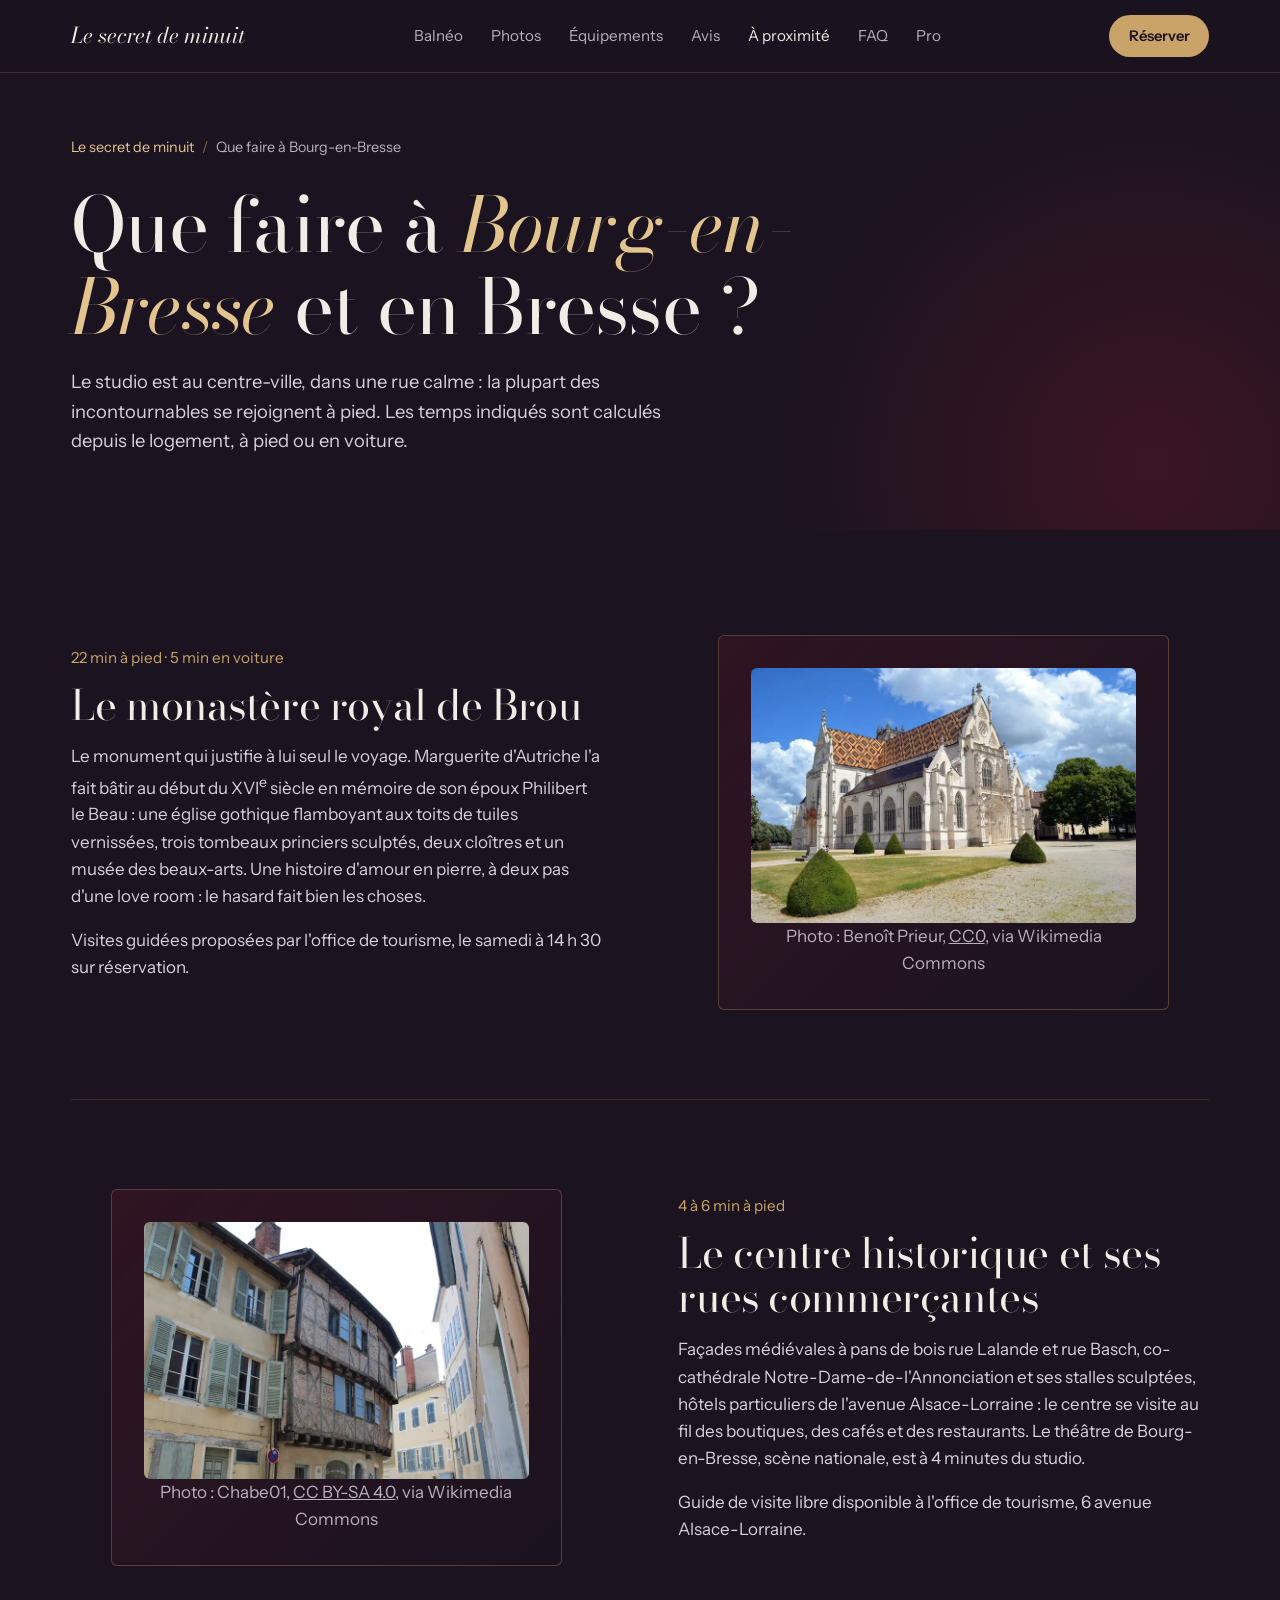
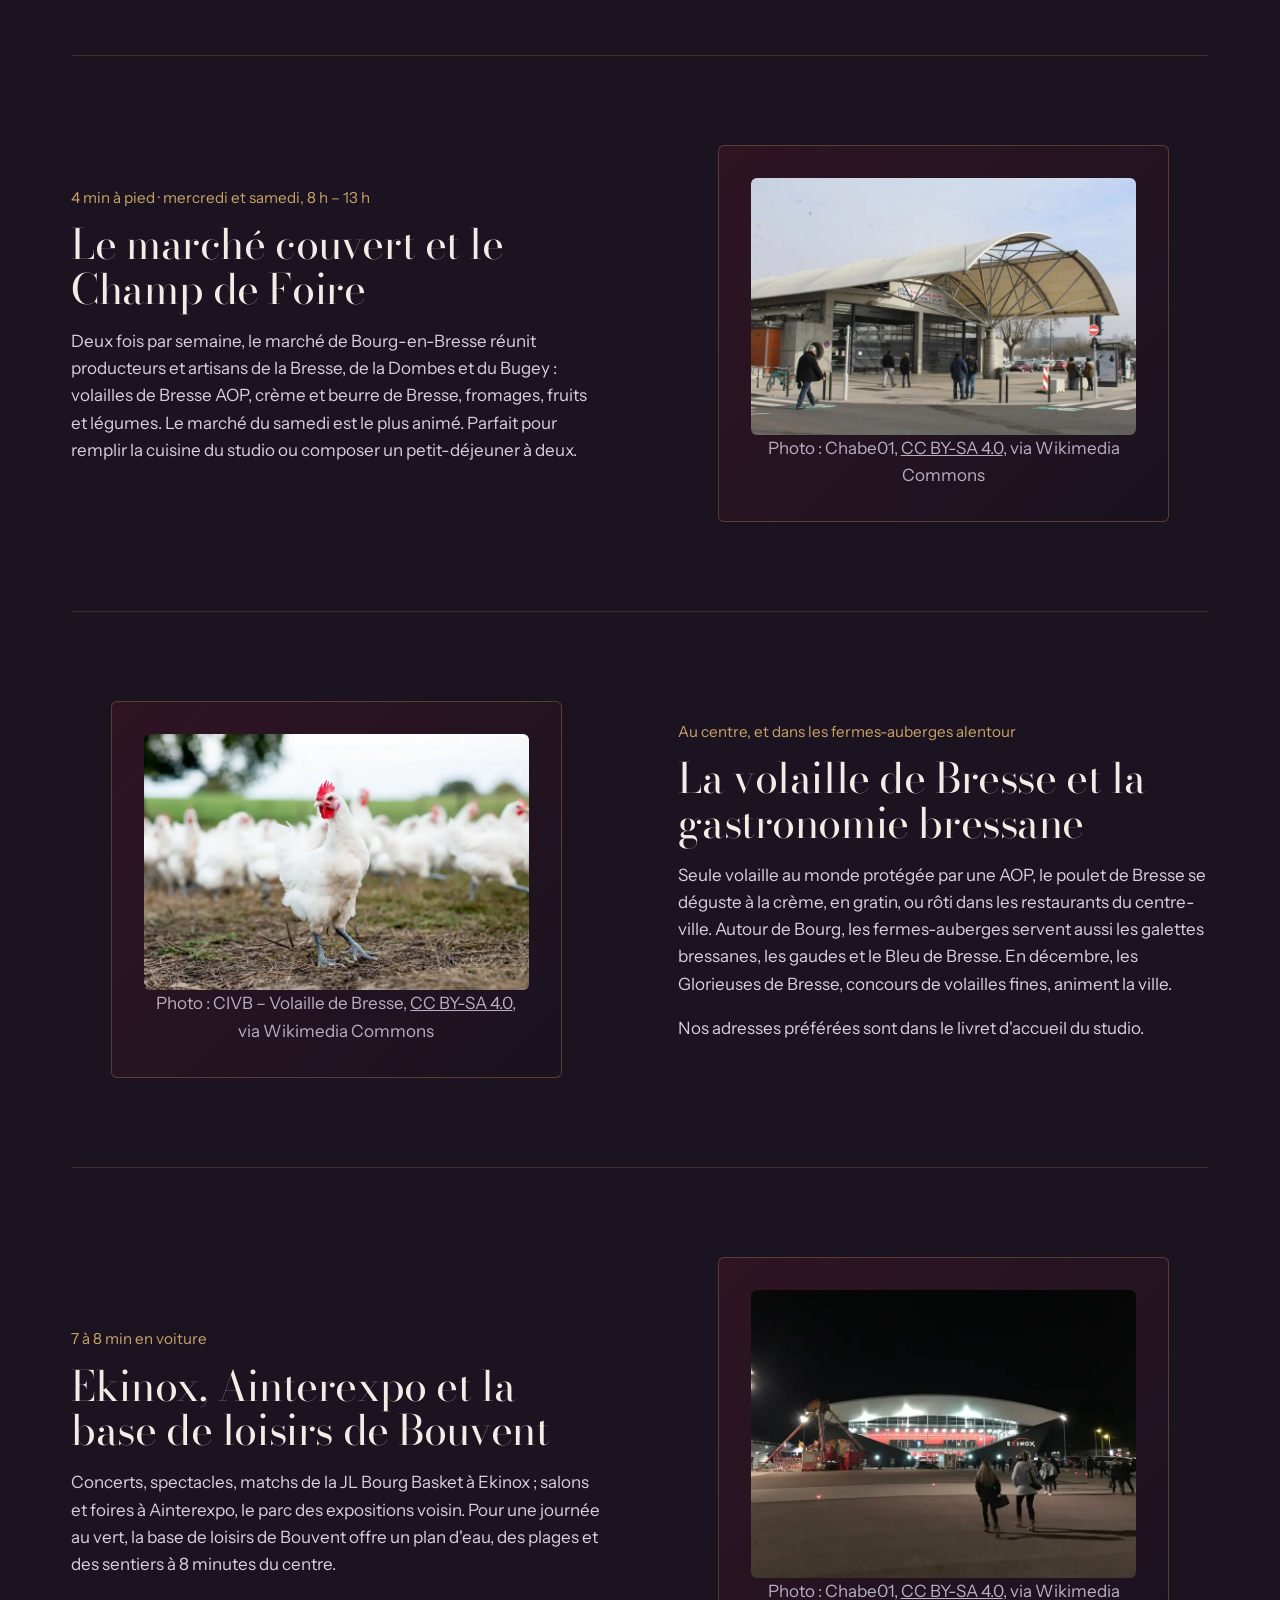
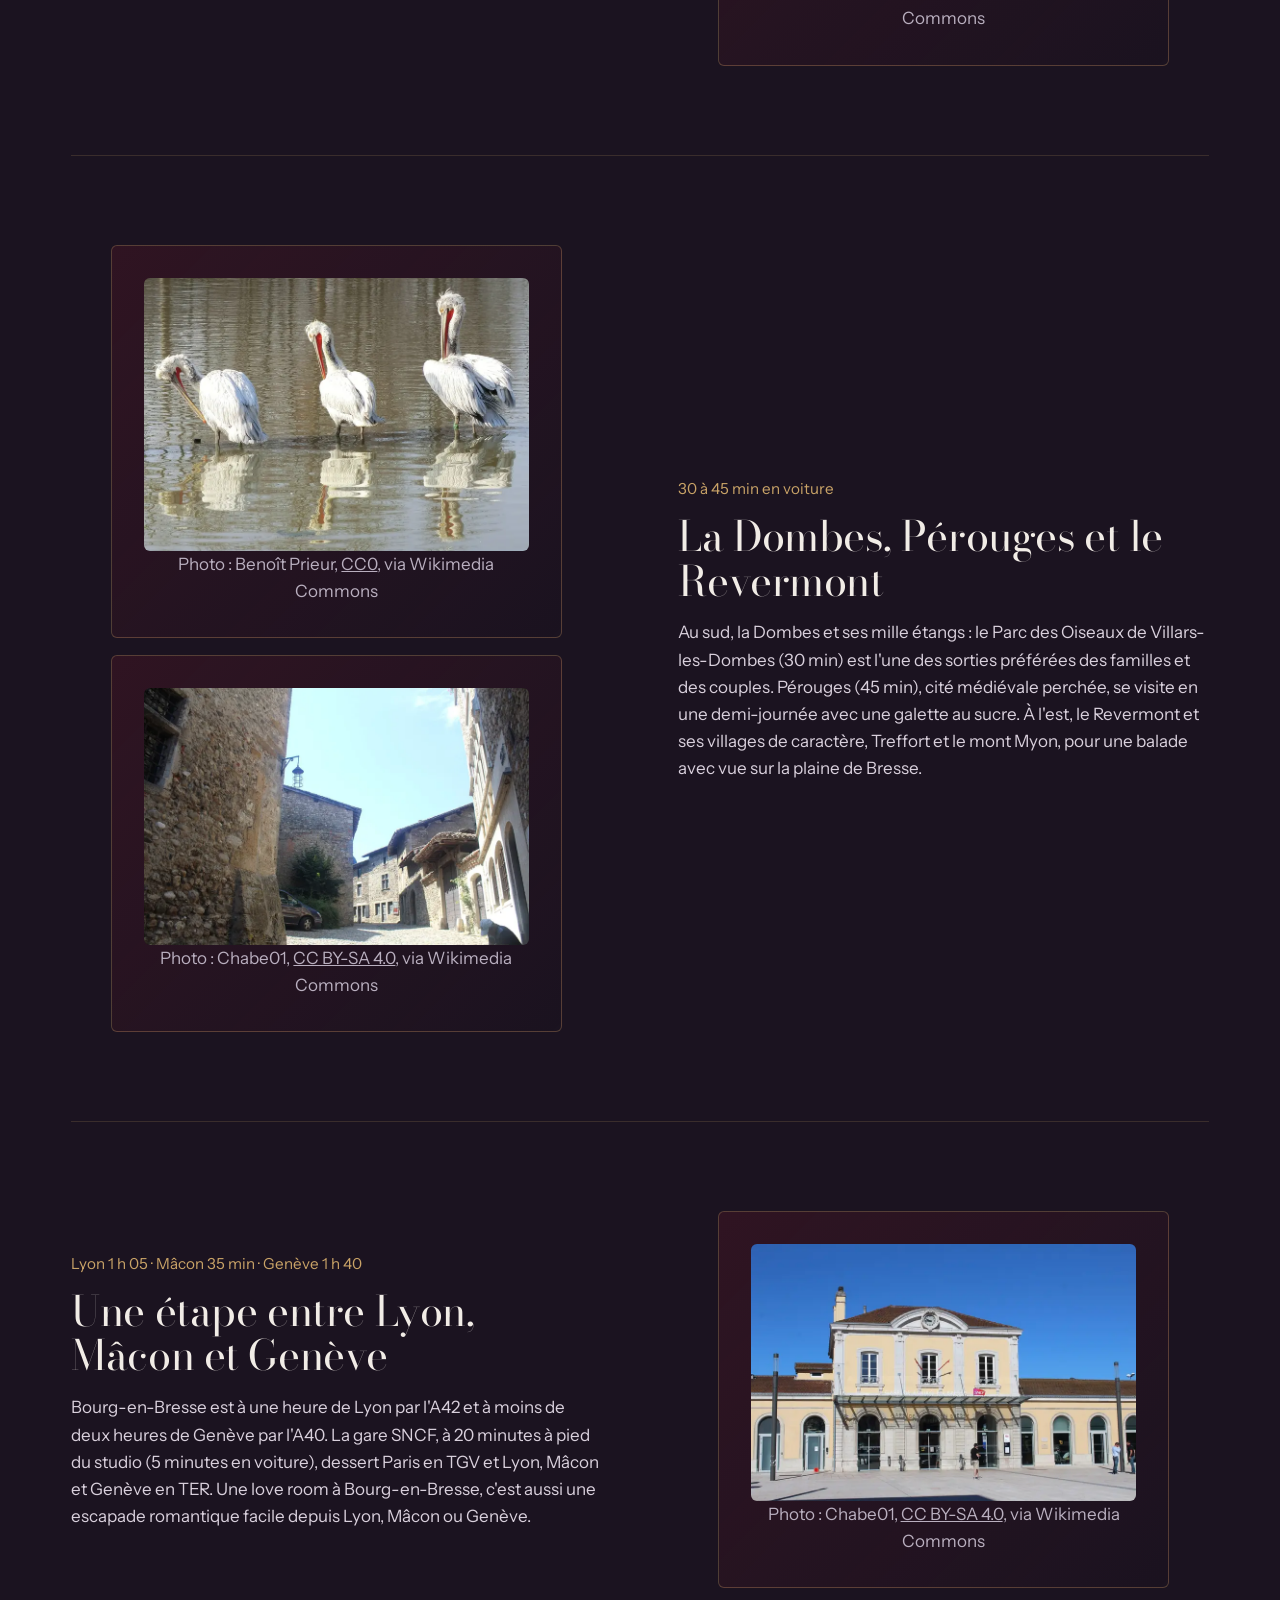
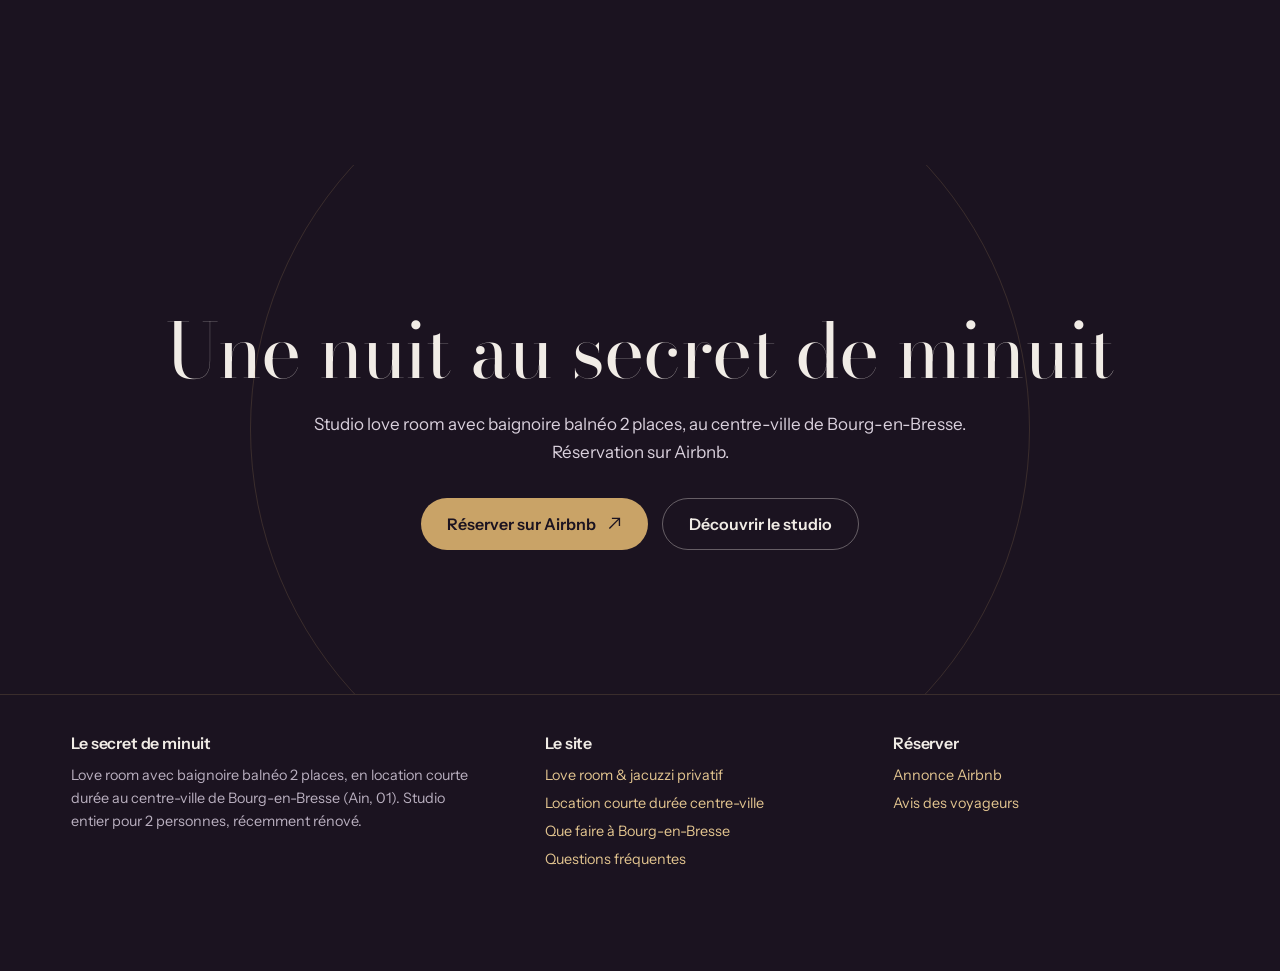
==== commit 38bfed75: "Add files via upload" ====
--- a/a-proximite-bourg-en-bresse.html
+++ b/a-proximite-bourg-en-bresse.html
@@ -43,7 +43,6 @@
       "isPartOf": {"@id": "https://tchoppal.github.io/le-secret-de-minuit/#site"},
       "about": [
         {"@type": "TouristAttraction", "name": "Monastère royal de Brou", "address": {"@type": "PostalAddress", "streetAddress": "63 boulevard de Brou", "addressLocality": "Bourg-en-Bresse", "postalCode": "01000", "addressCountry": "FR"}},
-        {"@type": "TouristAttraction", "name": "Apothicairerie de l'Hôtel-Dieu", "address": {"@type": "PostalAddress", "streetAddress": "47 boulevard de Brou", "addressLocality": "Bourg-en-Bresse", "postalCode": "01000", "addressCountry": "FR"}},
         {"@type": "TouristAttraction", "name": "Parc des Oiseaux", "address": {"@type": "PostalAddress", "addressLocality": "Villars-les-Dombes", "postalCode": "01330", "addressCountry": "FR"}},
         {"@type": "TouristAttraction", "name": "Cité médiévale de Pérouges", "address": {"@type": "PostalAddress", "addressLocality": "Pérouges", "postalCode": "01800", "addressCountry": "FR"}}
       ]
@@ -127,14 +126,6 @@
         <figure class="cadre"><img src="img/ville-volaille-de-bresse-800.webp" srcset="img/ville-volaille-de-bresse-800.webp 800w, img/ville-volaille-de-bresse-1200.webp 1200w" sizes="(max-width: 900px) 90vw, 45vw" width="800" height="600" loading="lazy" alt="Volailles de Bresse en plein air, plumage blanc, crête rouge et pattes bleues"><figcaption>Photo : CIVB – Volaille de Bresse, <a href="https://creativecommons.org/licenses/by-sa/4.0/deed.fr" target="_blank" rel="noopener license">CC BY-SA 4.0</a>, via Wikimedia Commons</figcaption></figure>
       </article>
 
-      <article>
-        <div class="texte">
-          <p class="temps-ligne">16 min à pied · 4 min en voiture · visite le samedi à 14 h 30</p>
-          <h2>L'apothicairerie de l'Hôtel-Dieu</h2>
-          <p>Une pharmacie du XVIII<sup>e</sup> siècle conservée intacte, avec ses boiseries, ses pots en faïence et son laboratoire. Un petit musée surprenant, sur le boulevard de Brou, à visiter sur le chemin du monastère.</p>
-        </div>
-        <div class="cadre"><div><strong>Apothicairerie</strong>Pharmacie du XVIII<sup>e</sup> siècle conservée intacte</div></div>
-      </article>
 
       <article>
         <div class="texte">
